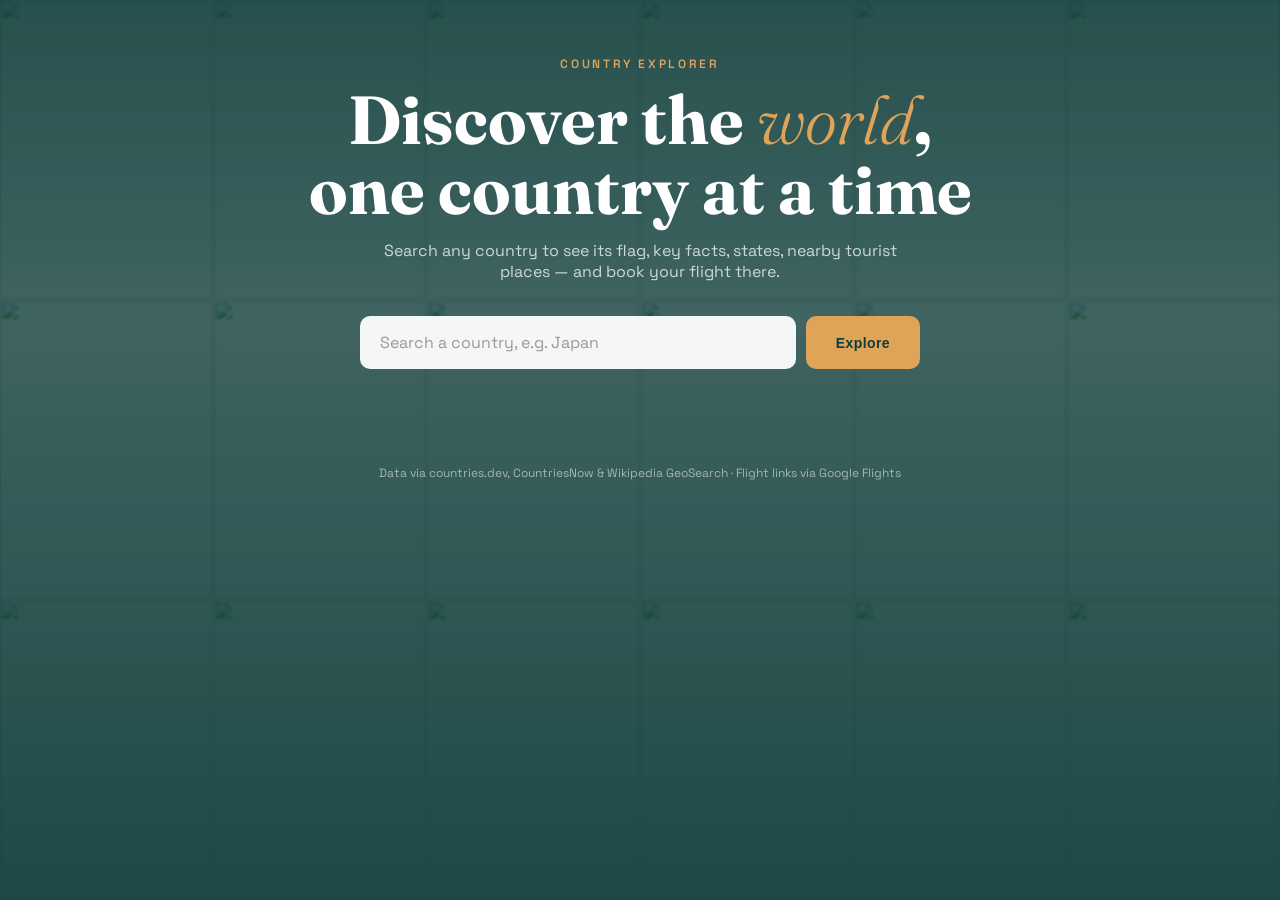
==== index.html @ 4127716e "Rename index.html.html to index.html" ====
<!DOCTYPE html>
<html lang="en">
<head>
<meta charset="UTF-8">
<meta name="viewport" content="width=device-width, initial-scale=1.0">
<title>Country Explorer</title>
<style>
  @import url('https://fonts.googleapis.com/css2?family=Fraunces:opsz,wght@9..144,300;9..144,600;9..144,700&family=Space+Grotesk:wght@400;500;700&display=swap');

  :root {
    --teal: #0f3d3a;
    --teal-light: #1f5a53;
    --brass: #e0a458;
    --ink: #17211f;
    --white: #ffffff;
    --error: #e5695f;
  }

  * { box-sizing: border-box; margin: 0; padding: 0; }

  body {
    font-family: 'Space Grotesk', sans-serif;
    color: var(--ink);
    min-height: 100vh;
    position: relative;
  }

  /* ---------- Photo collage background ---------- */
  #bgCollage {
    position: fixed;
    inset: 0;
    z-index: -2;
    display: grid;
    grid-template-columns: repeat(6, 1fr);
    grid-template-rows: repeat(3, 1fr);
    gap: 2px;
  }
  #bgCollage img {
    width: 100%;
    height: 100%;
    object-fit: cover;
    filter: saturate(1.05);
  }
  #bgOverlay {
    position: fixed;
    inset: 0;
    z-index: -1;
    background: linear-gradient(180deg, rgba(15,61,58,0.90) 0%, rgba(15,61,58,0.80) 35%, rgba(15,61,58,0.94) 100%);
    backdrop-filter: blur(1px);
  }

  .wrap { max-width: 1240px; margin: 0 auto; padding: 56px 32px 110px; }

  header { text-align: center; margin-bottom: 40px; }

  .eyebrow {
    font-size: 12px;
    letter-spacing: 0.22em;
    text-transform: uppercase;
    color: var(--brass);
    font-weight: 600;
  }

  h1 {
    font-family: 'Fraunces', serif;
    font-weight: 700;
    font-size: clamp(42px, 6vw, 68px);
    color: var(--white);
    margin-top: 12px;
    line-height: 1.03;
  }
  h1 em { font-style: italic; font-weight: 300; color: var(--brass); }

  .tagline {
    margin-top: 16px;
    color: rgba(255,255,255,0.75);
    font-size: 16px;
    max-width: 560px;
    margin-left: auto;
    margin-right: auto;
  }

  form {
    margin-top: 34px;
    display: flex;
    gap: 10px;
    max-width: 560px;
    margin-left: auto;
    margin-right: auto;
  }

  #countryInput {
    flex: 1;
    background: rgba(255,255,255,0.95);
    border: none;
    outline: none;
    border-radius: 10px;
    font-family: 'Space Grotesk', sans-serif;
    font-size: 16px;
    padding: 16px 20px;
    color: var(--ink);
  }
  #countryInput::placeholder { color: #9a9a92; }

  button[type="submit"] {
    background: var(--brass);
    color: var(--teal);
    border: none;
    border-radius: 10px;
    font-weight: 700;
    font-size: 14px;
    letter-spacing: 0.03em;
    padding: 16px 30px;
    cursor: pointer;
    transition: transform 0.15s ease, background 0.2s ease;
  }
  button[type="submit"]:hover { background: #ecb674; transform: translateY(-1px); }
  button[type="submit"]:focus-visible,
  #countryInput:focus-visible { outline: 2px solid var(--brass); outline-offset: 2px; }

  .field-msg {
    text-align: center;
    min-height: 22px;
    margin-top: 10px;
    font-size: 13px;
    color: #ffb4ac;
  }

  #status {
    text-align: center;
    margin-top: 30px;
    color: rgba(255,255,255,0.75);
    font-size: 14px;
    display: none;
  }
  #status.active { display: block; }

  #result { margin-top: 44px; display: none; }
  #result.active { display: block; animation: rise 0.5s ease both; }
  @keyframes rise { from { opacity: 0; transform: translateY(14px); } to { opacity: 1; transform: translateY(0); } }

  /* ---------- Top grid: flag/stats + states side by side on wide screens ---------- */
  .top-grid {
    display: grid;
    grid-template-columns: 1.3fr 1fr;
    gap: 24px;
    align-items: start;
  }
  @media (max-width: 920px) {
    .top-grid { grid-template-columns: 1fr; }
  }

  .country-card {
    background: var(--white);
    border-radius: 18px;
    overflow: hidden;
    box-shadow: 0 20px 50px rgba(0,0,0,0.35);
  }
  .flag-banner {
    width: 100%;
    height: 220px;
    object-fit: cover;
    display: block;
    background: #e9e4d6;
  }
  .card-body { padding: 30px 34px 34px; }
  .country-name {
    font-family: 'Fraunces', serif;
    font-weight: 700;
    font-size: 36px;
    color: var(--teal);
  }
  .stat-grid {
    margin-top: 24px;
    display: grid;
    grid-template-columns: repeat(auto-fit, minmax(140px, 1fr));
    gap: 20px 24px;
    border-top: 1px solid #ece7db;
    padding-top: 22px;
  }
  .stat-label {
    font-size: 11px;
    letter-spacing: 0.08em;
    text-transform: uppercase;
    color: var(--brass);
    font-weight: 700;
  }
  .stat-value {
    font-family: 'Fraunces', serif;
    font-size: 18px;
    margin-top: 4px;
    color: var(--ink);
  }

  /* ---------- States explorer panel ---------- */
  .states-card {
    background: var(--white);
    border-radius: 18px;
    padding: 28px 30px;
    box-shadow: 0 20px 50px rgba(0,0,0,0.35);
    min-height: 100%;
  }
  .states-card h3 {
    font-family: 'Fraunces', serif;
    font-size: 21px;
    color: var(--teal);
    margin-bottom: 4px;
  }
  .states-card .sub {
    font-size: 12.5px;
    color: #8a8578;
    margin-bottom: 16px;
  }
  .states-chip-row {
    display: flex;
    flex-wrap: wrap;
    gap: 8px;
    max-height: 230px;
    overflow-y: auto;
    padding-right: 4px;
  }
  .state-chip {
    background: #f4efe3;
    border: 1px solid #e6dfcc;
    color: var(--ink);
    font-size: 13px;
    font-weight: 500;
    padding: 7px 14px;
    border-radius: 20px;
    cursor: pointer;
    transition: background 0.15s ease, color 0.15s ease;
  }
  .state-chip:hover { background: var(--brass); color: var(--white); border-color: var(--brass); }
  .state-chip.active { background: var(--teal); color: var(--white); border-color: var(--teal); }

  .cities-box {
    margin-top: 18px;
    padding-top: 16px;
    border-top: 1px solid #ece7db;
  }
  .cities-box .label {
    font-size: 11px;
    letter-spacing: 0.08em;
    text-transform: uppercase;
    color: var(--brass);
    font-weight: 700;
    margin-bottom: 8px;
  }
  .cities-chip-row {
    display: flex;
    flex-wrap: wrap;
    gap: 7px;
    max-height: 160px;
    overflow-y: auto;
    padding-right: 4px;
  }
  .city-chip {
    background: #eef3f1;
    border: 1px solid #dde6e2;
    color: var(--teal);
    font-size: 12.5px;
    font-weight: 500;
    padding: 6px 12px;
    border-radius: 20px;
    cursor: pointer;
    transition: background 0.15s ease, color 0.15s ease;
  }
  .city-chip:hover { background: var(--teal); color: var(--white); border-color: var(--teal); }
  .city-chip.active { background: var(--brass); color: var(--white); border-color: var(--brass); }

  .city-places-section {
    margin-top: 44px;
    display: none;
  }
  .city-places-section.active { display: block; }
  .city-places-grid {
    display: grid;
    grid-template-columns: repeat(auto-fill, minmax(220px, 1fr));
    gap: 18px;
  }

  /* ---------- Tourist places ---------- */
  .places-section { margin-top: 44px; }
  .section-title {
    font-family: 'Fraunces', serif;
    font-size: 26px;
    font-weight: 700;
    color: var(--white);
    margin-bottom: 20px;
  }
  .places-grid {
    display: grid;
    grid-template-columns: repeat(auto-fill, minmax(240px, 1fr));
    gap: 20px;
  }
  .place-card {
    background: var(--white);
    border-radius: 14px;
    overflow: hidden;
    text-decoration: none;
    color: var(--ink);
    display: flex;
    flex-direction: column;
    box-shadow: 0 10px 28px rgba(0,0,0,0.25);
    transition: transform 0.2s ease;
  }
  .place-card:hover { transform: translateY(-4px); }
  .place-thumb {
    width: 100%;
    height: 160px;
    object-fit: cover;
    background: #e9e4d6;
    display: block;
  }
  .place-thumb-fallback {
    width: 100%;
    height: 160px;
    background: #e9e4d6;
    display: flex;
    align-items: center;
    justify-content: center;
    font-family: 'Fraunces', serif;
    font-style: italic;
    color: #a19d8e;
    font-size: 13px;
  }
  .place-body { padding: 16px 18px; }
  .place-title {
    font-family: 'Fraunces', serif;
    font-weight: 700;
    font-size: 16px;
    line-height: 1.25;
  }
  .place-dist {
    font-size: 11px;
    color: var(--brass);
    text-transform: uppercase;
    letter-spacing: 0.05em;
    margin-top: 6px;
    font-weight: 600;
  }

  .empty-note { color: rgba(255,255,255,0.8); font-style: italic; font-size: 14px; }

  /* ---------- Flight booking banner ---------- */
  .flight-banner {
    margin-top: 48px;
    background: linear-gradient(135deg, var(--brass), #c98a3f);
    border-radius: 16px;
    padding: 30px 34px;
    display: flex;
    align-items: center;
    justify-content: space-between;
    gap: 20px;
    flex-wrap: wrap;
  }
  .flight-text h3 {
    font-family: 'Fraunces', serif;
    font-size: 22px;
    color: var(--teal);
  }
  .flight-text p {
    font-size: 14px;
    color: #3a2c15;
    margin-top: 4px;
  }
  .flight-link {
    background: var(--teal);
    color: var(--white);
    text-decoration: none;
    padding: 14px 26px;
    border-radius: 10px;
    font-weight: 700;
    font-size: 14px;
    white-space: nowrap;
    transition: background 0.2s ease;
  }
  .flight-link:hover { background: var(--teal-light); }

  footer {
    margin-top: 64px;
    text-align: center;
    font-size: 12px;
    color: rgba(255,255,255,0.55);
  }

  @media (max-width: 560px) {
    form { flex-direction: column; }
    .flight-banner { flex-direction: column; align-items: stretch; text-align: center; }
    #bgCollage { grid-template-columns: repeat(3, 1fr); grid-template-rows: repeat(4, 1fr); }
  }
</style>
</head>
<body>

<div id="bgCollage"></div>
<div id="bgOverlay"></div>

<div class="wrap">
  <header>
    <div class="eyebrow">Country Explorer</div>
    <h1>Discover the <em>world</em>,<br>one country at a time</h1>
    <p class="tagline">Search any country to see its flag, key facts, states, nearby tourist places — and book your flight there.</p>

    <form id="searchForm" novalidate>
      <input type="text" id="countryInput" placeholder="Search a country, e.g. Japan" autocomplete="off">
      <button type="submit">Explore</button>
    </form>
    <div class="field-msg" id="fieldMsg" role="alert"></div>
  </header>

  <div id="status"></div>

  <div id="result">
    <div class="top-grid">
      <div class="country-card">
        <img id="flagBanner" class="flag-banner" src="" alt="">
        <div class="card-body" id="countryBody"></div>
      </div>

      <div class="states-card">
        <h3>Explore States / Provinces</h3>
        <div class="sub" id="statesSub">Click a state to see its cities</div>
        <div class="states-chip-row" id="statesChipRow"></div>
        <div class="cities-box" id="citiesBox" style="display:none;">
          <div class="label" id="citiesLabel">Cities — click one to see its tourist places</div>
          <div class="cities-chip-row" id="citiesChipRow"></div>
        </div>
      </div>
    </div>

    <div class="places-section">
      <div class="section-title">Tourist Places Worth Visiting</div>
      <div class="places-grid" id="placesGrid"></div>
    </div>

    <div class="city-places-section" id="cityPlacesSection">
      <div class="section-title" id="cityPlacesTitle">Tourist Places</div>
      <div class="city-places-grid" id="cityPlacesGrid"></div>
    </div>

    <div class="flight-banner" id="flightBanner">
      <div class="flight-text">
        <h3>Ready to go?</h3>
        <p id="flightSubtext">Find flights to this destination.</p>
      </div>
      <a href="#" id="flightLink" class="flight-link" target="_blank" rel="noopener noreferrer">✈ Book Flights</a>
    </div>
  </div>

  <footer>Data via countries.dev, CountriesNow &amp; Wikipedia GeoSearch · Flight links via Google Flights</footer>
</div>

<script>
const form = document.getElementById('searchForm');
const input = document.getElementById('countryInput');
const fieldMsg = document.getElementById('fieldMsg');
const statusBox = document.getElementById('status');
const resultBox = document.getElementById('result');
const flagBanner = document.getElementById('flagBanner');
const countryBody = document.getElementById('countryBody');
const placesGrid = document.getElementById('placesGrid');
const bgCollage = document.getElementById('bgCollage');
const flightLink = document.getElementById('flightLink');
const flightSubtext = document.getElementById('flightSubtext');
const statesChipRow = document.getElementById('statesChipRow');
const statesSub = document.getElementById('statesSub');
const citiesBox = document.getElementById('citiesBox');
const citiesChipRow = document.getElementById('citiesChipRow');
const cityPlacesSection = document.getElementById('cityPlacesSection');
const cityPlacesTitle = document.getElementById('cityPlacesTitle');
const cityPlacesGrid = document.getElementById('cityPlacesGrid');

// Common alternate names people type, mapped to the country API's official name.
// All comparisons are lowercase, so letter case never matters.
const NAME_ALIASES = {
  'south korea': 'Korea (Republic of)',
  'north korea': "Korea (Democratic People's Republic of)",
  'usa': 'United States of America',
  'us': 'United States of America',
  'america': 'United States of America',
  'uk': 'United Kingdom of Great Britain and Northern Ireland',
  'britain': 'United Kingdom of Great Britain and Northern Ireland',
  'england': 'United Kingdom of Great Britain and Northern Ireland',
  'russia': 'Russian Federation',
  'iran': 'Iran (Islamic Republic of)',
  'laos': "Lao People's Democratic Republic",
  'syria': 'Syrian Arab Republic',
  'venezuela': 'Venezuela (Bolivarian Republic of)',
  'bolivia': 'Bolivia (Plurinational State of)',
  'tanzania': 'Tanzania, United Republic of',
  'moldova': 'Moldova (Republic of)',
  'vatican': 'Vatican City',
  'ivory coast': 'Ivory Coast',
  'czechia': 'Czech Republic',
  'macedonia': 'North Macedonia'
};

const DEFAULT_BG = [
  'https://picsum.photos/seed/travel1/500/500','https://picsum.photos/seed/travel2/500/500',
  'https://picsum.photos/seed/travel3/500/500','https://picsum.photos/seed/travel4/500/500',
  'https://picsum.photos/seed/travel5/500/500','https://picsum.photos/seed/travel6/500/500',
  'https://picsum.photos/seed/travel7/500/500','https://picsum.photos/seed/travel8/500/500',
  'https://picsum.photos/seed/travel9/500/500','https://picsum.photos/seed/travel10/500/500',
  'https://picsum.photos/seed/travel11/500/500','https://picsum.photos/seed/travel12/500/500',
  'https://picsum.photos/seed/travel13/500/500','https://picsum.photos/seed/travel14/500/500',
  'https://picsum.photos/seed/travel15/500/500','https://picsum.photos/seed/travel16/500/500',
  'https://picsum.photos/seed/travel17/500/500','https://picsum.photos/seed/travel18/500/500',
];

function setCollage(urls) {
  bgCollage.innerHTML = '';
  urls.forEach(url => {
    const img = document.createElement('img');
    img.src = url;
    img.alt = '';
    bgCollage.appendChild(img);
  });
}
setCollage(DEFAULT_BG);

function formatNumber(n) {
  return new Intl.NumberFormat('en-US').format(n);
}

function setStatus(msg) {
  if (!msg) { statusBox.classList.remove('active'); statusBox.textContent = ''; return; }
  statusBox.classList.add('active');
  statusBox.textContent = msg;
}

function pickBestMatch(data, typedName) {
  const lowerTyped = typedName.toLowerCase();
  let match = data.find(item => item.name.toLowerCase() === lowerTyped);
  if (match) return match;

  const startsWith = data.filter(item => item.name.toLowerCase().startsWith(lowerTyped));
  if (startsWith.length > 0) {
    startsWith.sort((a, b) => a.name.length - b.name.length);
    return startsWith[0];
  }
  return data[0];
}

form.addEventListener('submit', async (e) => {
  e.preventDefault();
  fieldMsg.textContent = '';

  const rawQuery = input.value.trim();

  if (rawQuery.length === 0) {
    fieldMsg.textContent = 'Enter a country name to continue.';
    input.focus();
    return;
  }
  if (rawQuery.length < 3) {
    fieldMsg.textContent = 'Country name should be at least 3 characters.';
    input.focus();
    return;
  }
  if (!/^[a-zA-Z\s.'-]+$/.test(rawQuery)) {
    fieldMsg.textContent = 'Please use letters only — no numbers or symbols.';
    input.focus();
    return;
  }

  const query = NAME_ALIASES[rawQuery.toLowerCase()] || rawQuery;

  resultBox.classList.remove('active');
  citiesBox.style.display = 'none';
  setStatus('Looking up ' + rawQuery + ' …');

  try {
    const countryRes = await fetch('https://countries.dev/name/' + encodeURIComponent(query));
    if (!countryRes.ok) throw new Error('not-found');
    const data = await countryRes.json();
    if (!Array.isArray(data) || data.length === 0) throw new Error('not-found');

    const c = pickBestMatch(data, query);

    renderCountry(c);
    setStatus('');
    resultBox.classList.add('active');

    const flightTarget = c.capital || c.name;
    flightLink.href = 'https://www.google.com/travel/flights?q=' + encodeURIComponent('Flights to ' + flightTarget);
    flightSubtext.textContent = 'Search live flight options to ' + flightTarget + '.';

    loadStates(c.name);

    // Use the CAPITAL CITY's own coordinates for finding tourist places —
    // not the country's overall center. For large countries (India, Russia,
    // USA, Brazil...) the geographic center can be far from the capital,
    // which previously caused "no places found" for exactly these cases.
    placesGrid.innerHTML = '<p class="empty-note">Finding landmarks near the capital…</p>';
    const capitalCoords = await getCapitalCoords(c.capital, c.latlng);
    if (capitalCoords) {
      loadPlaces(capitalCoords[0], capitalCoords[1], c.name);
    } else {
      placesGrid.innerHTML = '<p class="empty-note">No coordinates available to search nearby landmarks.</p>';
    }

  } catch (err) {
    setStatus('');
    resultBox.classList.remove('active');
    fieldMsg.textContent = 'Couldn\'t find a country called "' + rawQuery + '". Check the spelling and try again.';
  }
});

function renderCountry(c) {
  const currencies = c.currencies ? c.currencies.map(cur => cur.name + ' (' + cur.symbol + ')').join(', ') : '—';
  const languages = c.languages ? c.languages.map(l => l.name).join(', ') : '—';
  const capital = c.capital || '—';
  const flagUrl = c.flags && c.flags.svg ? c.flags.svg : '';

  flagBanner.src = flagUrl;
  flagBanner.alt = 'Flag of ' + c.name;

  countryBody.innerHTML = `
    <div class="country-name">${c.name}</div>
    <div class="stat-grid">
      <div><div class="stat-label">Capital</div><div class="stat-value">${capital}</div></div>
      <div><div class="stat-label">Region</div><div class="stat-value">${c.region || '—'}${c.subregion ? ' · ' + c.subregion : ''}</div></div>
      <div><div class="stat-label">Population</div><div class="stat-value">${c.population ? formatNumber(c.population) : '—'}</div></div>
      <div><div class="stat-label">Currency</div><div class="stat-value">${currencies}</div></div>
      <div><div class="stat-label">Languages</div><div class="stat-value">${languages}</div></div>
    </div>
  `;
}

// The country-data API (countries.dev) returns long OFFICIAL names
// ("United States of America", "Korea (Republic of)"), but the free
// states API (CountriesNow) stores many countries under their SHORT,
// everyday name ("United States", "South Korea"). A mismatch here makes
// the states lookup come back empty even though the data genuinely exists.
// This map translates the official name to the short name CountriesNow expects.
const STATE_API_NAME_OVERRIDES = {
  'United States of America': 'United States',
  'United Kingdom of Great Britain and Northern Ireland': 'United Kingdom',
  'Korea (Republic of)': 'South Korea',
  "Korea (Democratic People's Republic of)": 'North Korea',
  'Russian Federation': 'Russia',
  'Iran (Islamic Republic of)': 'Iran',
  "Lao People's Democratic Republic": 'Laos',
  'Syrian Arab Republic': 'Syria',
  'Venezuela (Bolivarian Republic of)': 'Venezuela',
  'Bolivia (Plurinational State of)': 'Bolivia',
  'Tanzania, United Republic of': 'Tanzania',
  'Moldova (Republic of)': 'Moldova',
  'Czech Republic': 'Czechia',
  'Vietnam': 'Viet Nam',
};

// Tries one country name against the states API. Returns the states array
// on success, or null if that name didn't match anything.
async function tryFetchStates(name) {
  try {
    const res = await fetch('https://countriesnow.space/api/v0.1/countries/states', {
      method: 'POST',
      headers: { 'Content-Type': 'application/json' },
      body: JSON.stringify({ country: name })
    });
    const data = await res.json();
    if (!data.error && data.data && data.data.states && data.data.states.length > 0) {
      return data.data.states;
    }
  } catch (err) {
    // ignore and let the caller try the next candidate name
  }
  return null;
}

// --- States / Provinces explorer (CountriesNow API — free, no key) ---
async function loadStates(countryName) {
  statesChipRow.innerHTML = '<p class="empty-note" style="color:#8a8578;">Loading states…</p>';
  citiesBox.style.display = 'none';
  statesSub.textContent = 'Click a state to see its cities';

  // Build a list of name variants to try, in order: the official name first,
  // then any known short-name override, then a version with any "(...)"
  // part removed (handles cases we haven't explicitly mapped).
  const candidates = [countryName];
  if (STATE_API_NAME_OVERRIDES[countryName]) {
    candidates.push(STATE_API_NAME_OVERRIDES[countryName]);
  }
  const stripped = countryName.replace(/\s*\(.*?\)/, '').trim();
  if (stripped && stripped !== countryName && !candidates.includes(stripped)) {
    candidates.push(stripped);
  }

  let states = null;
  let resolvedName = countryName;
  for (const candidate of candidates) {
    states = await tryFetchStates(candidate);
    if (states) { resolvedName = candidate; break; }
  }

  if (!states) {
    statesChipRow.innerHTML = '<p class="empty-note" style="color:#8a8578;">No state-level data available for this country.</p>';
    return;
  }

  statesChipRow.innerHTML = '';
  states.forEach(state => {
    const chip = document.createElement('button');
    chip.type = 'button';
    chip.className = 'state-chip';
    chip.textContent = state.name;
    chip.addEventListener('click', () => {
      document.querySelectorAll('.state-chip').forEach(c => c.classList.remove('active'));
      chip.classList.add('active');
      // Use resolvedName here — the name variant that actually matched —
      // so the cities lookup below uses the same name the states lookup did.
      loadCities(resolvedName, state.name);
    });
    statesChipRow.appendChild(chip);
  });
}

async function loadCities(countryName, stateName) {
  citiesBox.style.display = 'block';
  citiesChipRow.innerHTML = '<p class="empty-note" style="color:#8a8578;">Loading cities…</p>';
  cityPlacesSection.classList.remove('active');

  try {
    const res = await fetch('https://countriesnow.space/api/v0.1/countries/state/cities', {
      method: 'POST',
      headers: { 'Content-Type': 'application/json' },
      body: JSON.stringify({ country: countryName, state: stateName })
    });
    const data = await res.json();

    if (data.error || !data.data || data.data.length === 0) {
      citiesChipRow.innerHTML = '<p class="empty-note" style="color:#8a8578;">No city data available for this state.</p>';
      return;
    }

    citiesChipRow.innerHTML = '';
    data.data.forEach(cityName => {
      const chip = document.createElement('button');
      chip.type = 'button';
      chip.className = 'city-chip';
      chip.textContent = cityName;
      chip.addEventListener('click', () => {
        document.querySelectorAll('.city-chip').forEach(c => c.classList.remove('active'));
        chip.classList.add('active');
        loadCityPlaces(cityName, countryName);
      });
      citiesChipRow.appendChild(chip);
    });

  } catch (err) {
    citiesChipRow.innerHTML = '<p class="empty-note" style="color:#8a8578;">Could not load cities right now.</p>';
  }
}

// When a city is clicked: find that city's real-world coordinates, then
// search for tourist places near it — same approach used for the capital.
async function loadCityPlaces(cityName, countryName) {
  cityPlacesSection.classList.add('active');
  cityPlacesTitle.textContent = 'Tourist Places in ' + cityName;
  cityPlacesGrid.innerHTML = '<p class="empty-note" style="color:#8a8578;">Finding landmarks near ' + cityName + '…</p>';
  cityPlacesSection.scrollIntoView({ behavior: 'smooth', block: 'start' });

  const coords = await getCoordsForPlace(cityName, countryName);

  if (!coords) {
    cityPlacesGrid.innerHTML = '<p class="empty-note" style="color:#8a8578;">Couldn\'t find location data for ' + cityName + '.</p>';
    return;
  }

  await loadPlacesInto(coords[0], coords[1], cityName, cityPlacesGrid, false);
}

// More robust coordinate lookup for city names, which often don't match a
// Wikipedia page title exactly (e.g. small towns, or names shared by
// several places). Step 1: SEARCH Wikipedia for the best-matching article
// using the city + country name together. Step 2: fetch that article's
// coordinates. This two-step approach resolves far more cities correctly
// than guessing an exact page title directly.
async function getCoordsForPlace(placeName, countryContext) {
  try {
    const searchQuery = countryContext ? placeName + ' ' + countryContext : placeName;
    const searchUrl = 'https://en.wikipedia.org/w/api.php?action=query&list=search&srsearch=' + encodeURIComponent(searchQuery) + '&srlimit=1&format=json&origin=*';
    const searchRes = await fetch(searchUrl);
    const searchData = await searchRes.json();
    const bestTitle = (searchData.query && searchData.query.search && searchData.query.search[0])
      ? searchData.query.search[0].title
      : placeName;

    const coordUrl = 'https://en.wikipedia.org/w/api.php?action=query&prop=coordinates&titles=' + encodeURIComponent(bestTitle) + '&format=json&origin=*';
    const coordRes = await fetch(coordUrl);
    const coordData = await coordRes.json();
    const page = Object.values(coordData.query.pages)[0];
    if (page && page.coordinates && page.coordinates.length > 0) {
      return [page.coordinates[0].lat, page.coordinates[0].lon];
    }
  } catch (err) {
    // falls through to null below
  }
  return null;
}

// Looks up the real coordinates of the capital CITY itself (via Wikipedia),
// instead of using the country's overall center point. Falls back to the
// country's coordinates only if the capital's page/coordinates can't be found.
async function getCapitalCoords(capitalName, countryLatlng) {
  if (capitalName) {
    try {
      const url = 'https://en.wikipedia.org/w/api.php?action=query&prop=coordinates&titles=' + encodeURIComponent(capitalName) + '&format=json&origin=*';
      const res = await fetch(url);
      const data = await res.json();
      const page = Object.values(data.query.pages)[0];
      if (page && page.coordinates && page.coordinates.length > 0) {
        return [page.coordinates[0].lat, page.coordinates[0].lon];
      }
    } catch (err) {
      // fall through to the country-level fallback below
    }
  }
  return (countryLatlng && countryLatlng.length === 2) ? countryLatlng : null;
}

// Shared place-finder — used for BOTH the capital (main results) and any
// city clicked under a state. `gridEl` is which grid to fill in, `label` is
// shown in each card's caption, and `updateBg` controls whether this call
// is allowed to refresh the page's background photo collage.
async function loadPlacesInto(lat, lon, label, gridEl, updateBg) {
  try {
    // gsradius is capped at 10000m (10km) by Wikipedia's API — that's the
    // maximum allowed, so we raise gslimit instead to surface more results
    // within that radius.
    const geoUrl = 'https://en.wikipedia.org/w/api.php?action=query&list=geosearch&gscoord=' + lat + '%7C' + lon + '&gsradius=10000&gslimit=30&format=json&origin=*';
    const geoRes = await fetch(geoUrl);
    const geoData = await geoRes.json();
    const places = geoData.query.geosearch;

    if (!places || places.length === 0) {
      gridEl.innerHTML = '<p class="empty-note">No notable landmarks found nearby ' + label + '.</p>';
      return;
    }

    const titles = places.map(p => p.title).join('|');
    const detailUrl = 'https://en.wikipedia.org/w/api.php?action=query&prop=pageimages%7Cextracts&exintro=1&explaintext=1&exsentences=1&piprop=thumbnail&pithumbsize=400&titles=' + encodeURIComponent(titles) + '&format=json&origin=*';
    const detailRes = await fetch(detailUrl);
    const detailData = await detailRes.json();
    const pages = detailData.query.pages;

    gridEl.innerHTML = '';
    const collageImages = [];

    places.forEach(p => {
      const page = Object.values(pages).find(pg => pg.title === p.title);
      const thumb = page && page.thumbnail ? page.thumbnail.source : null;
      if (thumb) collageImages.push(thumb);

      const dist = p.dist < 1000 ? Math.round(p.dist) + ' m away' : (p.dist / 1000).toFixed(1) + ' km away';

      const card = document.createElement('a');
      card.className = 'place-card';
      card.href = 'https://en.wikipedia.org/wiki/' + encodeURIComponent(p.title.replace(/ /g, '_'));
      card.target = '_blank';
      card.rel = 'noopener noreferrer';

      card.innerHTML = `
        ${thumb ? `<img class="place-thumb" src="${thumb}" alt="${p.title}">` : `<div class="place-thumb-fallback">No image</div>`}
        <div class="place-body">
          <div class="place-title">${p.title}</div>
          <div class="place-dist">${dist} · near ${label}</div>
        </div>
      `;
      gridEl.appendChild(card);
    });

    if (updateBg && collageImages.length > 0) {
      const filled = [];
      while (filled.length < 18) {
        filled.push(collageImages[filled.length % collageImages.length]);
      }
      setCollage(filled);
    }

  } catch (err) {
    gridEl.innerHTML = '<p class="empty-note">Couldn\'t load landmarks right now.</p>';
  }
}

// Wrapper kept for the main capital-level search (updates the background collage).
async function loadPlaces(lat, lon, countryName) {
  await loadPlacesInto(lat, lon, countryName + "'s capital", placesGrid, true);
}
</script>

</body>
</html>
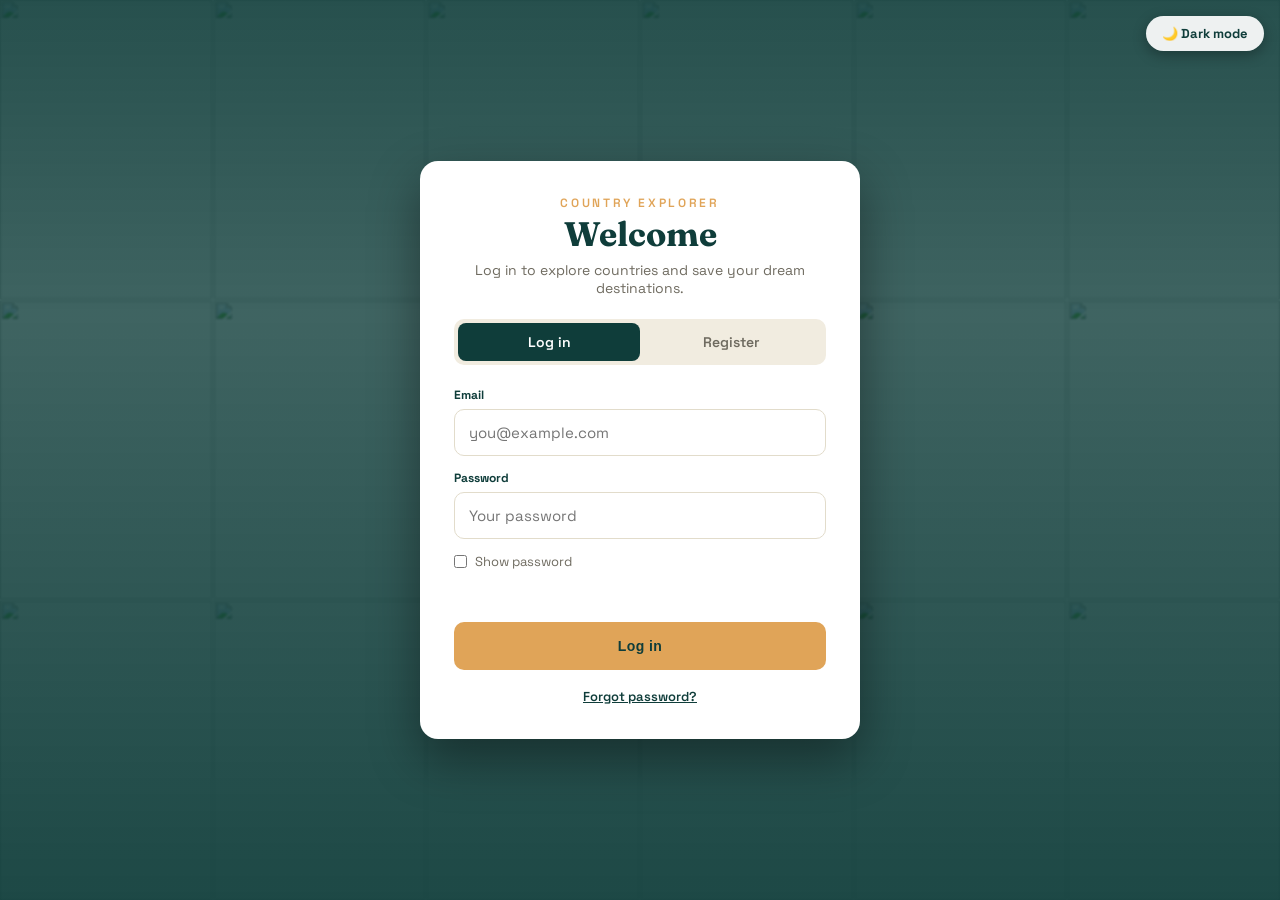
==== commit e058b972: "Added login, wishlist and admin" ====
--- a/index.html
+++ b/index.html
@@ -3,893 +3,97 @@
 <head>
 <meta charset="UTF-8">
 <meta name="viewport" content="width=device-width, initial-scale=1.0">
-<title>Country Explorer</title>
-<style>
-  @import url('https://fonts.googleapis.com/css2?family=Fraunces:opsz,wght@9..144,300;9..144,600;9..144,700&family=Space+Grotesk:wght@400;500;700&display=swap');
-
-  :root {
-    --teal: #0f3d3a;
-    --teal-light: #1f5a53;
-    --brass: #e0a458;
-    --ink: #17211f;
-    --white: #ffffff;
-    --error: #e5695f;
-  }
-
-  * { box-sizing: border-box; margin: 0; padding: 0; }
-
-  body {
-    font-family: 'Space Grotesk', sans-serif;
-    color: var(--ink);
-    min-height: 100vh;
-    position: relative;
-  }
-
-  /* ---------- Photo collage background ---------- */
-  #bgCollage {
-    position: fixed;
-    inset: 0;
-    z-index: -2;
-    display: grid;
-    grid-template-columns: repeat(6, 1fr);
-    grid-template-rows: repeat(3, 1fr);
-    gap: 2px;
-  }
-  #bgCollage img {
-    width: 100%;
-    height: 100%;
-    object-fit: cover;
-    filter: saturate(1.05);
-  }
-  #bgOverlay {
-    position: fixed;
-    inset: 0;
-    z-index: -1;
-    background: linear-gradient(180deg, rgba(15,61,58,0.90) 0%, rgba(15,61,58,0.80) 35%, rgba(15,61,58,0.94) 100%);
-    backdrop-filter: blur(1px);
-  }
-
-  .wrap { max-width: 1240px; margin: 0 auto; padding: 56px 32px 110px; }
-
-  header { text-align: center; margin-bottom: 40px; }
-
-  .eyebrow {
-    font-size: 12px;
-    letter-spacing: 0.22em;
-    text-transform: uppercase;
-    color: var(--brass);
-    font-weight: 600;
-  }
-
-  h1 {
-    font-family: 'Fraunces', serif;
-    font-weight: 700;
-    font-size: clamp(42px, 6vw, 68px);
-    color: var(--white);
-    margin-top: 12px;
-    line-height: 1.03;
-  }
-  h1 em { font-style: italic; font-weight: 300; color: var(--brass); }
-
-  .tagline {
-    margin-top: 16px;
-    color: rgba(255,255,255,0.75);
-    font-size: 16px;
-    max-width: 560px;
-    margin-left: auto;
-    margin-right: auto;
-  }
-
-  form {
-    margin-top: 34px;
-    display: flex;
-    gap: 10px;
-    max-width: 560px;
-    margin-left: auto;
-    margin-right: auto;
-  }
-
-  #countryInput {
-    flex: 1;
-    background: rgba(255,255,255,0.95);
-    border: none;
-    outline: none;
-    border-radius: 10px;
-    font-family: 'Space Grotesk', sans-serif;
-    font-size: 16px;
-    padding: 16px 20px;
-    color: var(--ink);
-  }
-  #countryInput::placeholder { color: #9a9a92; }
-
-  button[type="submit"] {
-    background: var(--brass);
-    color: var(--teal);
-    border: none;
-    border-radius: 10px;
-    font-weight: 700;
-    font-size: 14px;
-    letter-spacing: 0.03em;
-    padding: 16px 30px;
-    cursor: pointer;
-    transition: transform 0.15s ease, background 0.2s ease;
-  }
-  button[type="submit"]:hover { background: #ecb674; transform: translateY(-1px); }
-  button[type="submit"]:focus-visible,
-  #countryInput:focus-visible { outline: 2px solid var(--brass); outline-offset: 2px; }
-
-  .field-msg {
-    text-align: center;
-    min-height: 22px;
-    margin-top: 10px;
-    font-size: 13px;
-    color: #ffb4ac;
-  }
-
-  #status {
-    text-align: center;
-    margin-top: 30px;
-    color: rgba(255,255,255,0.75);
-    font-size: 14px;
-    display: none;
-  }
-  #status.active { display: block; }
-
-  #result { margin-top: 44px; display: none; }
-  #result.active { display: block; animation: rise 0.5s ease both; }
-  @keyframes rise { from { opacity: 0; transform: translateY(14px); } to { opacity: 1; transform: translateY(0); } }
-
-  /* ---------- Top grid: flag/stats + states side by side on wide screens ---------- */
-  .top-grid {
-    display: grid;
-    grid-template-columns: 1.3fr 1fr;
-    gap: 24px;
-    align-items: start;
-  }
-  @media (max-width: 920px) {
-    .top-grid { grid-template-columns: 1fr; }
-  }
-
-  .country-card {
-    background: var(--white);
-    border-radius: 18px;
-    overflow: hidden;
-    box-shadow: 0 20px 50px rgba(0,0,0,0.35);
-  }
-  .flag-banner {
-    width: 100%;
-    height: 220px;
-    object-fit: cover;
-    display: block;
-    background: #e9e4d6;
-  }
-  .card-body { padding: 30px 34px 34px; }
-  .country-name {
-    font-family: 'Fraunces', serif;
-    font-weight: 700;
-    font-size: 36px;
-    color: var(--teal);
-  }
-  .stat-grid {
-    margin-top: 24px;
-    display: grid;
-    grid-template-columns: repeat(auto-fit, minmax(140px, 1fr));
-    gap: 20px 24px;
-    border-top: 1px solid #ece7db;
-    padding-top: 22px;
-  }
-  .stat-label {
-    font-size: 11px;
-    letter-spacing: 0.08em;
-    text-transform: uppercase;
-    color: var(--brass);
-    font-weight: 700;
-  }
-  .stat-value {
-    font-family: 'Fraunces', serif;
-    font-size: 18px;
-    margin-top: 4px;
-    color: var(--ink);
-  }
-
-  /* ---------- States explorer panel ---------- */
-  .states-card {
-    background: var(--white);
-    border-radius: 18px;
-    padding: 28px 30px;
-    box-shadow: 0 20px 50px rgba(0,0,0,0.35);
-    min-height: 100%;
-  }
-  .states-card h3 {
-    font-family: 'Fraunces', serif;
-    font-size: 21px;
-    color: var(--teal);
-    margin-bottom: 4px;
-  }
-  .states-card .sub {
-    font-size: 12.5px;
-    color: #8a8578;
-    margin-bottom: 16px;
-  }
-  .states-chip-row {
-    display: flex;
-    flex-wrap: wrap;
-    gap: 8px;
-    max-height: 230px;
-    overflow-y: auto;
-    padding-right: 4px;
-  }
-  .state-chip {
-    background: #f4efe3;
-    border: 1px solid #e6dfcc;
-    color: var(--ink);
-    font-size: 13px;
-    font-weight: 500;
-    padding: 7px 14px;
-    border-radius: 20px;
-    cursor: pointer;
-    transition: background 0.15s ease, color 0.15s ease;
-  }
-  .state-chip:hover { background: var(--brass); color: var(--white); border-color: var(--brass); }
-  .state-chip.active { background: var(--teal); color: var(--white); border-color: var(--teal); }
-
-  .cities-box {
-    margin-top: 18px;
-    padding-top: 16px;
-    border-top: 1px solid #ece7db;
-  }
-  .cities-box .label {
-    font-size: 11px;
-    letter-spacing: 0.08em;
-    text-transform: uppercase;
-    color: var(--brass);
-    font-weight: 700;
-    margin-bottom: 8px;
-  }
-  .cities-chip-row {
-    display: flex;
-    flex-wrap: wrap;
-    gap: 7px;
-    max-height: 160px;
-    overflow-y: auto;
-    padding-right: 4px;
-  }
-  .city-chip {
-    background: #eef3f1;
-    border: 1px solid #dde6e2;
-    color: var(--teal);
-    font-size: 12.5px;
-    font-weight: 500;
-    padding: 6px 12px;
-    border-radius: 20px;
-    cursor: pointer;
-    transition: background 0.15s ease, color 0.15s ease;
-  }
-  .city-chip:hover { background: var(--teal); color: var(--white); border-color: var(--teal); }
-  .city-chip.active { background: var(--brass); color: var(--white); border-color: var(--brass); }
-
-  .city-places-section {
-    margin-top: 44px;
-    display: none;
-  }
-  .city-places-section.active { display: block; }
-  .city-places-grid {
-    display: grid;
-    grid-template-columns: repeat(auto-fill, minmax(220px, 1fr));
-    gap: 18px;
-  }
-
-  /* ---------- Tourist places ---------- */
-  .places-section { margin-top: 44px; }
-  .section-title {
-    font-family: 'Fraunces', serif;
-    font-size: 26px;
-    font-weight: 700;
-    color: var(--white);
-    margin-bottom: 20px;
-  }
-  .places-grid {
-    display: grid;
-    grid-template-columns: repeat(auto-fill, minmax(240px, 1fr));
-    gap: 20px;
-  }
-  .place-card {
-    background: var(--white);
-    border-radius: 14px;
-    overflow: hidden;
-    text-decoration: none;
-    color: var(--ink);
-    display: flex;
-    flex-direction: column;
-    box-shadow: 0 10px 28px rgba(0,0,0,0.25);
-    transition: transform 0.2s ease;
-  }
-  .place-card:hover { transform: translateY(-4px); }
-  .place-thumb {
-    width: 100%;
-    height: 160px;
-    object-fit: cover;
-    background: #e9e4d6;
-    display: block;
-  }
-  .place-thumb-fallback {
-    width: 100%;
-    height: 160px;
-    background: #e9e4d6;
-    display: flex;
-    align-items: center;
-    justify-content: center;
-    font-family: 'Fraunces', serif;
-    font-style: italic;
-    color: #a19d8e;
-    font-size: 13px;
-  }
-  .place-body { padding: 16px 18px; }
-  .place-title {
-    font-family: 'Fraunces', serif;
-    font-weight: 700;
-    font-size: 16px;
-    line-height: 1.25;
-  }
-  .place-dist {
-    font-size: 11px;
-    color: var(--brass);
-    text-transform: uppercase;
-    letter-spacing: 0.05em;
-    margin-top: 6px;
-    font-weight: 600;
-  }
-
-  .empty-note { color: rgba(255,255,255,0.8); font-style: italic; font-size: 14px; }
-
-  /* ---------- Flight booking banner ---------- */
-  .flight-banner {
-    margin-top: 48px;
-    background: linear-gradient(135deg, var(--brass), #c98a3f);
-    border-radius: 16px;
-    padding: 30px 34px;
-    display: flex;
-    align-items: center;
-    justify-content: space-between;
-    gap: 20px;
-    flex-wrap: wrap;
-  }
-  .flight-text h3 {
-    font-family: 'Fraunces', serif;
-    font-size: 22px;
-    color: var(--teal);
-  }
-  .flight-text p {
-    font-size: 14px;
-    color: #3a2c15;
-    margin-top: 4px;
-  }
-  .flight-link {
-    background: var(--teal);
-    color: var(--white);
-    text-decoration: none;
-    padding: 14px 26px;
-    border-radius: 10px;
-    font-weight: 700;
-    font-size: 14px;
-    white-space: nowrap;
-    transition: background 0.2s ease;
-  }
-  .flight-link:hover { background: var(--teal-light); }
-
-  footer {
-    margin-top: 64px;
-    text-align: center;
-    font-size: 12px;
-    color: rgba(255,255,255,0.55);
-  }
-
-  @media (max-width: 560px) {
-    form { flex-direction: column; }
-    .flight-banner { flex-direction: column; align-items: stretch; text-align: center; }
-    #bgCollage { grid-template-columns: repeat(3, 1fr); grid-template-rows: repeat(4, 1fr); }
-  }
-</style>
+<title>Log in · Country Explorer</title>
+<link rel="stylesheet" href="css/style.css">
 </head>
 <body>
 
 <div id="bgCollage"></div>
 <div id="bgOverlay"></div>
 
-<div class="wrap">
-  <header>
-    <div class="eyebrow">Country Explorer</div>
-    <h1>Discover the <em>world</em>,<br>one country at a time</h1>
-    <p class="tagline">Search any country to see its flag, key facts, states, nearby tourist places — and book your flight there.</p>
+<main class="auth-shell">
+  <div class="auth-card">
+    <div class="auth-brand">
+      <div class="eyebrow">Country Explorer</div>
+      <h1>Welcome</h1>
+      <p>Log in to explore countries and save your dream destinations.</p>
+    </div>
 
-    <form id="searchForm" novalidate>
-      <input type="text" id="countryInput" placeholder="Search a country, e.g. Japan" autocomplete="off">
-      <button type="submit">Explore</button>
+    <div class="tabs" role="tablist">
+      <button type="button" id="tabLogin" class="active" role="tab">Log in</button>
+      <button type="button" id="tabRegister" role="tab">Register</button>
+    </div>
+
+    <!-- Login form -->
+    <form id="loginForm" class="auth-form" novalidate>
+      <div class="field">
+        <label for="loginEmail">Email</label>
+        <input type="email" id="loginEmail" autocomplete="email" placeholder="you@example.com">
+      </div>
+      <div class="field">
+        <label for="loginPassword">Password</label>
+        <input type="password" id="loginPassword" autocomplete="current-password" placeholder="Your password">
+      </div>
+      <label class="show-pw"><input type="checkbox" id="showLoginPw"> Show password</label>
+      <div class="form-msg" id="loginMsg" role="alert"></div>
+      <button type="submit">Log in</button>
+      <button type="button" class="link-btn" id="forgotLink">Forgot password?</button>
     </form>
-    <div class="field-msg" id="fieldMsg" role="alert"></div>
-  </header>
 
-  <div id="status"></div>
+    <!-- Register form -->
+    <form id="registerForm" class="auth-form hidden" novalidate>
+      <div class="field">
+        <label for="regName">Full name</label>
+        <input type="text" id="regName" autocomplete="name" placeholder="Your name">
+      </div>
+      <div class="field">
+        <label for="regEmail">Email</label>
+        <input type="email" id="regEmail" autocomplete="email" placeholder="you@example.com">
+      </div>
+      <div class="field">
+        <label for="regPassword">Password (min. 6 characters)</label>
+        <input type="password" id="regPassword" autocomplete="new-password" placeholder="Create a password">
+      </div>
+      <div class="field">
+        <label for="regConfirm">Confirm password</label>
+        <input type="password" id="regConfirm" autocomplete="new-password" placeholder="Type it again">
+      </div>
+      <div class="field">
+        <label for="regQuestion">Security question (for password reset)</label>
+        <select id="regQuestion"></select>
+      </div>
+      <div class="field">
+        <label for="regAnswer">Your answer</label>
+        <input type="text" id="regAnswer" autocomplete="off" placeholder="Answer to the question above">
+      </div>
+      <div class="form-msg" id="registerMsg" role="alert"></div>
+      <button type="submit">Create account</button>
+    </form>
 
-  <div id="result">
-    <div class="top-grid">
-      <div class="country-card">
-        <img id="flagBanner" class="flag-banner" src="" alt="">
-        <div class="card-body" id="countryBody"></div>
+    <!-- Forgot password form (2 steps) -->
+    <form id="forgotForm" class="auth-form hidden" novalidate>
+      <div class="field">
+        <label for="fpEmail">Account email</label>
+        <input type="email" id="fpEmail" autocomplete="email" placeholder="you@example.com">
       </div>
-
-      <div class="states-card">
-        <h3>Explore States / Provinces</h3>
-        <div class="sub" id="statesSub">Click a state to see its cities</div>
-        <div class="states-chip-row" id="statesChipRow"></div>
-        <div class="cities-box" id="citiesBox" style="display:none;">
-          <div class="label" id="citiesLabel">Cities — click one to see its tourist places</div>
-          <div class="cities-chip-row" id="citiesChipRow"></div>
+      <div id="fpStep2" class="auth-form hidden">
+        <div class="field">
+          <label id="fpQuestionLabel" for="fpAnswer">Security question</label>
+          <input type="text" id="fpAnswer" autocomplete="off" placeholder="Your answer">
+        </div>
+        <div class="field">
+          <label for="fpNewPw">New password (min. 6 characters)</label>
+          <input type="password" id="fpNewPw" autocomplete="new-password">
         </div>
       </div>
-    </div>
+      <div class="form-msg" id="fpMsg" role="alert"></div>
+      <button type="submit" id="fpBtn">Find my account</button>
+      <button type="button" class="link-btn" id="backToLogin">Back to log in</button>
+    </form>
+  </div>
+</main>
 
-    <div class="places-section">
-      <div class="section-title">Tourist Places Worth Visiting</div>
-      <div class="places-grid" id="placesGrid"></div>
-    </div>
-
-    <div class="city-places-section" id="cityPlacesSection">
-      <div class="section-title" id="cityPlacesTitle">Tourist Places</div>
-      <div class="city-places-grid" id="cityPlacesGrid"></div>
-    </div>
-
-    <div class="flight-banner" id="flightBanner">
-      <div class="flight-text">
-        <h3>Ready to go?</h3>
-        <p id="flightSubtext">Find flights to this destination.</p>
-      </div>
-      <a href="#" id="flightLink" class="flight-link" target="_blank" rel="noopener noreferrer">✈ Book Flights</a>
-    </div>
-  </div>
-
-  <footer>Data via countries.dev, CountriesNow &amp; Wikipedia GeoSearch · Flight links via Google Flights</footer>
-</div>
-
-<script>
-const form = document.getElementById('searchForm');
-const input = document.getElementById('countryInput');
-const fieldMsg = document.getElementById('fieldMsg');
-const statusBox = document.getElementById('status');
-const resultBox = document.getElementById('result');
-const flagBanner = document.getElementById('flagBanner');
-const countryBody = document.getElementById('countryBody');
-const placesGrid = document.getElementById('placesGrid');
-const bgCollage = document.getElementById('bgCollage');
-const flightLink = document.getElementById('flightLink');
-const flightSubtext = document.getElementById('flightSubtext');
-const statesChipRow = document.getElementById('statesChipRow');
-const statesSub = document.getElementById('statesSub');
-const citiesBox = document.getElementById('citiesBox');
-const citiesChipRow = document.getElementById('citiesChipRow');
-const cityPlacesSection = document.getElementById('cityPlacesSection');
-const cityPlacesTitle = document.getElementById('cityPlacesTitle');
-const cityPlacesGrid = document.getElementById('cityPlacesGrid');
-
-// Common alternate names people type, mapped to the country API's official name.
-// All comparisons are lowercase, so letter case never matters.
-const NAME_ALIASES = {
-  'south korea': 'Korea (Republic of)',
-  'north korea': "Korea (Democratic People's Republic of)",
-  'usa': 'United States of America',
-  'us': 'United States of America',
-  'america': 'United States of America',
-  'uk': 'United Kingdom of Great Britain and Northern Ireland',
-  'britain': 'United Kingdom of Great Britain and Northern Ireland',
-  'england': 'United Kingdom of Great Britain and Northern Ireland',
-  'russia': 'Russian Federation',
-  'iran': 'Iran (Islamic Republic of)',
-  'laos': "Lao People's Democratic Republic",
-  'syria': 'Syrian Arab Republic',
-  'venezuela': 'Venezuela (Bolivarian Republic of)',
-  'bolivia': 'Bolivia (Plurinational State of)',
-  'tanzania': 'Tanzania, United Republic of',
-  'moldova': 'Moldova (Republic of)',
-  'vatican': 'Vatican City',
-  'ivory coast': 'Ivory Coast',
-  'czechia': 'Czech Republic',
-  'macedonia': 'North Macedonia'
-};
-
-const DEFAULT_BG = [
-  'https://picsum.photos/seed/travel1/500/500','https://picsum.photos/seed/travel2/500/500',
-  'https://picsum.photos/seed/travel3/500/500','https://picsum.photos/seed/travel4/500/500',
-  'https://picsum.photos/seed/travel5/500/500','https://picsum.photos/seed/travel6/500/500',
-  'https://picsum.photos/seed/travel7/500/500','https://picsum.photos/seed/travel8/500/500',
-  'https://picsum.photos/seed/travel9/500/500','https://picsum.photos/seed/travel10/500/500',
-  'https://picsum.photos/seed/travel11/500/500','https://picsum.photos/seed/travel12/500/500',
-  'https://picsum.photos/seed/travel13/500/500','https://picsum.photos/seed/travel14/500/500',
-  'https://picsum.photos/seed/travel15/500/500','https://picsum.photos/seed/travel16/500/500',
-  'https://picsum.photos/seed/travel17/500/500','https://picsum.photos/seed/travel18/500/500',
-];
-
-function setCollage(urls) {
-  bgCollage.innerHTML = '';
-  urls.forEach(url => {
-    const img = document.createElement('img');
-    img.src = url;
-    img.alt = '';
-    bgCollage.appendChild(img);
-  });
-}
-setCollage(DEFAULT_BG);
-
-function formatNumber(n) {
-  return new Intl.NumberFormat('en-US').format(n);
-}
-
-function setStatus(msg) {
-  if (!msg) { statusBox.classList.remove('active'); statusBox.textContent = ''; return; }
-  statusBox.classList.add('active');
-  statusBox.textContent = msg;
-}
-
-function pickBestMatch(data, typedName) {
-  const lowerTyped = typedName.toLowerCase();
-  let match = data.find(item => item.name.toLowerCase() === lowerTyped);
-  if (match) return match;
-
-  const startsWith = data.filter(item => item.name.toLowerCase().startsWith(lowerTyped));
-  if (startsWith.length > 0) {
-    startsWith.sort((a, b) => a.name.length - b.name.length);
-    return startsWith[0];
-  }
-  return data[0];
-}
-
-form.addEventListener('submit', async (e) => {
-  e.preventDefault();
-  fieldMsg.textContent = '';
-
-  const rawQuery = input.value.trim();
-
-  if (rawQuery.length === 0) {
-    fieldMsg.textContent = 'Enter a country name to continue.';
-    input.focus();
-    return;
-  }
-  if (rawQuery.length < 3) {
-    fieldMsg.textContent = 'Country name should be at least 3 characters.';
-    input.focus();
-    return;
-  }
-  if (!/^[a-zA-Z\s.'-]+$/.test(rawQuery)) {
-    fieldMsg.textContent = 'Please use letters only — no numbers or symbols.';
-    input.focus();
-    return;
-  }
-
-  const query = NAME_ALIASES[rawQuery.toLowerCase()] || rawQuery;
-
-  resultBox.classList.remove('active');
-  citiesBox.style.display = 'none';
-  setStatus('Looking up ' + rawQuery + ' …');
-
-  try {
-    const countryRes = await fetch('https://countries.dev/name/' + encodeURIComponent(query));
-    if (!countryRes.ok) throw new Error('not-found');
-    const data = await countryRes.json();
-    if (!Array.isArray(data) || data.length === 0) throw new Error('not-found');
-
-    const c = pickBestMatch(data, query);
-
-    renderCountry(c);
-    setStatus('');
-    resultBox.classList.add('active');
-
-    const flightTarget = c.capital || c.name;
-    flightLink.href = 'https://www.google.com/travel/flights?q=' + encodeURIComponent('Flights to ' + flightTarget);
-    flightSubtext.textContent = 'Search live flight options to ' + flightTarget + '.';
-
-    loadStates(c.name);
-
-    // Use the CAPITAL CITY's own coordinates for finding tourist places —
-    // not the country's overall center. For large countries (India, Russia,
-    // USA, Brazil...) the geographic center can be far from the capital,
-    // which previously caused "no places found" for exactly these cases.
-    placesGrid.innerHTML = '<p class="empty-note">Finding landmarks near the capital…</p>';
-    const capitalCoords = await getCapitalCoords(c.capital, c.latlng);
-    if (capitalCoords) {
-      loadPlaces(capitalCoords[0], capitalCoords[1], c.name);
-    } else {
-      placesGrid.innerHTML = '<p class="empty-note">No coordinates available to search nearby landmarks.</p>';
-    }
-
-  } catch (err) {
-    setStatus('');
-    resultBox.classList.remove('active');
-    fieldMsg.textContent = 'Couldn\'t find a country called "' + rawQuery + '". Check the spelling and try again.';
-  }
-});
-
-function renderCountry(c) {
-  const currencies = c.currencies ? c.currencies.map(cur => cur.name + ' (' + cur.symbol + ')').join(', ') : '—';
-  const languages = c.languages ? c.languages.map(l => l.name).join(', ') : '—';
-  const capital = c.capital || '—';
-  const flagUrl = c.flags && c.flags.svg ? c.flags.svg : '';
-
-  flagBanner.src = flagUrl;
-  flagBanner.alt = 'Flag of ' + c.name;
-
-  countryBody.innerHTML = `
-    <div class="country-name">${c.name}</div>
-    <div class="stat-grid">
-      <div><div class="stat-label">Capital</div><div class="stat-value">${capital}</div></div>
-      <div><div class="stat-label">Region</div><div class="stat-value">${c.region || '—'}${c.subregion ? ' · ' + c.subregion : ''}</div></div>
-      <div><div class="stat-label">Population</div><div class="stat-value">${c.population ? formatNumber(c.population) : '—'}</div></div>
-      <div><div class="stat-label">Currency</div><div class="stat-value">${currencies}</div></div>
-      <div><div class="stat-label">Languages</div><div class="stat-value">${languages}</div></div>
-    </div>
-  `;
-}
-
-// The country-data API (countries.dev) returns long OFFICIAL names
-// ("United States of America", "Korea (Republic of)"), but the free
-// states API (CountriesNow) stores many countries under their SHORT,
-// everyday name ("United States", "South Korea"). A mismatch here makes
-// the states lookup come back empty even though the data genuinely exists.
-// This map translates the official name to the short name CountriesNow expects.
-const STATE_API_NAME_OVERRIDES = {
-  'United States of America': 'United States',
-  'United Kingdom of Great Britain and Northern Ireland': 'United Kingdom',
-  'Korea (Republic of)': 'South Korea',
-  "Korea (Democratic People's Republic of)": 'North Korea',
-  'Russian Federation': 'Russia',
-  'Iran (Islamic Republic of)': 'Iran',
-  "Lao People's Democratic Republic": 'Laos',
-  'Syrian Arab Republic': 'Syria',
-  'Venezuela (Bolivarian Republic of)': 'Venezuela',
-  'Bolivia (Plurinational State of)': 'Bolivia',
-  'Tanzania, United Republic of': 'Tanzania',
-  'Moldova (Republic of)': 'Moldova',
-  'Czech Republic': 'Czechia',
-  'Vietnam': 'Viet Nam',
-};
-
-// Tries one country name against the states API. Returns the states array
-// on success, or null if that name didn't match anything.
-async function tryFetchStates(name) {
-  try {
-    const res = await fetch('https://countriesnow.space/api/v0.1/countries/states', {
-      method: 'POST',
-      headers: { 'Content-Type': 'application/json' },
-      body: JSON.stringify({ country: name })
-    });
-    const data = await res.json();
-    if (!data.error && data.data && data.data.states && data.data.states.length > 0) {
-      return data.data.states;
-    }
-  } catch (err) {
-    // ignore and let the caller try the next candidate name
-  }
-  return null;
-}
-
-// --- States / Provinces explorer (CountriesNow API — free, no key) ---
-async function loadStates(countryName) {
-  statesChipRow.innerHTML = '<p class="empty-note" style="color:#8a8578;">Loading states…</p>';
-  citiesBox.style.display = 'none';
-  statesSub.textContent = 'Click a state to see its cities';
-
-  // Build a list of name variants to try, in order: the official name first,
-  // then any known short-name override, then a version with any "(...)"
-  // part removed (handles cases we haven't explicitly mapped).
-  const candidates = [countryName];
-  if (STATE_API_NAME_OVERRIDES[countryName]) {
-    candidates.push(STATE_API_NAME_OVERRIDES[countryName]);
-  }
-  const stripped = countryName.replace(/\s*\(.*?\)/, '').trim();
-  if (stripped && stripped !== countryName && !candidates.includes(stripped)) {
-    candidates.push(stripped);
-  }
-
-  let states = null;
-  let resolvedName = countryName;
-  for (const candidate of candidates) {
-    states = await tryFetchStates(candidate);
-    if (states) { resolvedName = candidate; break; }
-  }
-
-  if (!states) {
-    statesChipRow.innerHTML = '<p class="empty-note" style="color:#8a8578;">No state-level data available for this country.</p>';
-    return;
-  }
-
-  statesChipRow.innerHTML = '';
-  states.forEach(state => {
-    const chip = document.createElement('button');
-    chip.type = 'button';
-    chip.className = 'state-chip';
-    chip.textContent = state.name;
-    chip.addEventListener('click', () => {
-      document.querySelectorAll('.state-chip').forEach(c => c.classList.remove('active'));
-      chip.classList.add('active');
-      // Use resolvedName here — the name variant that actually matched —
-      // so the cities lookup below uses the same name the states lookup did.
-      loadCities(resolvedName, state.name);
-    });
-    statesChipRow.appendChild(chip);
-  });
-}
-
-async function loadCities(countryName, stateName) {
-  citiesBox.style.display = 'block';
-  citiesChipRow.innerHTML = '<p class="empty-note" style="color:#8a8578;">Loading cities…</p>';
-  cityPlacesSection.classList.remove('active');
-
-  try {
-    const res = await fetch('https://countriesnow.space/api/v0.1/countries/state/cities', {
-      method: 'POST',
-      headers: { 'Content-Type': 'application/json' },
-      body: JSON.stringify({ country: countryName, state: stateName })
-    });
-    const data = await res.json();
-
-    if (data.error || !data.data || data.data.length === 0) {
-      citiesChipRow.innerHTML = '<p class="empty-note" style="color:#8a8578;">No city data available for this state.</p>';
-      return;
-    }
-
-    citiesChipRow.innerHTML = '';
-    data.data.forEach(cityName => {
-      const chip = document.createElement('button');
-      chip.type = 'button';
-      chip.className = 'city-chip';
-      chip.textContent = cityName;
-      chip.addEventListener('click', () => {
-        document.querySelectorAll('.city-chip').forEach(c => c.classList.remove('active'));
-        chip.classList.add('active');
-        loadCityPlaces(cityName, countryName);
-      });
-      citiesChipRow.appendChild(chip);
-    });
-
-  } catch (err) {
-    citiesChipRow.innerHTML = '<p class="empty-note" style="color:#8a8578;">Could not load cities right now.</p>';
-  }
-}
-
-// When a city is clicked: find that city's real-world coordinates, then
-// search for tourist places near it — same approach used for the capital.
-async function loadCityPlaces(cityName, countryName) {
-  cityPlacesSection.classList.add('active');
-  cityPlacesTitle.textContent = 'Tourist Places in ' + cityName;
-  cityPlacesGrid.innerHTML = '<p class="empty-note" style="color:#8a8578;">Finding landmarks near ' + cityName + '…</p>';
-  cityPlacesSection.scrollIntoView({ behavior: 'smooth', block: 'start' });
-
-  const coords = await getCoordsForPlace(cityName, countryName);
-
-  if (!coords) {
-    cityPlacesGrid.innerHTML = '<p class="empty-note" style="color:#8a8578;">Couldn\'t find location data for ' + cityName + '.</p>';
-    return;
-  }
-
-  await loadPlacesInto(coords[0], coords[1], cityName, cityPlacesGrid, false);
-}
-
-// More robust coordinate lookup for city names, which often don't match a
-// Wikipedia page title exactly (e.g. small towns, or names shared by
-// several places). Step 1: SEARCH Wikipedia for the best-matching article
-// using the city + country name together. Step 2: fetch that article's
-// coordinates. This two-step approach resolves far more cities correctly
-// than guessing an exact page title directly.
-async function getCoordsForPlace(placeName, countryContext) {
-  try {
-    const searchQuery = countryContext ? placeName + ' ' + countryContext : placeName;
-    const searchUrl = 'https://en.wikipedia.org/w/api.php?action=query&list=search&srsearch=' + encodeURIComponent(searchQuery) + '&srlimit=1&format=json&origin=*';
-    const searchRes = await fetch(searchUrl);
-    const searchData = await searchRes.json();
-    const bestTitle = (searchData.query && searchData.query.search && searchData.query.search[0])
-      ? searchData.query.search[0].title
-      : placeName;
-
-    const coordUrl = 'https://en.wikipedia.org/w/api.php?action=query&prop=coordinates&titles=' + encodeURIComponent(bestTitle) + '&format=json&origin=*';
-    const coordRes = await fetch(coordUrl);
-    const coordData = await coordRes.json();
-    const page = Object.values(coordData.query.pages)[0];
-    if (page && page.coordinates && page.coordinates.length > 0) {
-      return [page.coordinates[0].lat, page.coordinates[0].lon];
-    }
-  } catch (err) {
-    // falls through to null below
-  }
-  return null;
-}
-
-// Looks up the real coordinates of the capital CITY itself (via Wikipedia),
-// instead of using the country's overall center point. Falls back to the
-// country's coordinates only if the capital's page/coordinates can't be found.
-async function getCapitalCoords(capitalName, countryLatlng) {
-  if (capitalName) {
-    try {
-      const url = 'https://en.wikipedia.org/w/api.php?action=query&prop=coordinates&titles=' + encodeURIComponent(capitalName) + '&format=json&origin=*';
-      const res = await fetch(url);
-      const data = await res.json();
-      const page = Object.values(data.query.pages)[0];
-      if (page && page.coordinates && page.coordinates.length > 0) {
-        return [page.coordinates[0].lat, page.coordinates[0].lon];
-      }
-    } catch (err) {
-      // fall through to the country-level fallback below
-    }
-  }
-  return (countryLatlng && countryLatlng.length === 2) ? countryLatlng : null;
-}
-
-// Shared place-finder — used for BOTH the capital (main results) and any
-// city clicked under a state. `gridEl` is which grid to fill in, `label` is
-// shown in each card's caption, and `updateBg` controls whether this call
-// is allowed to refresh the page's background photo collage.
-async function loadPlacesInto(lat, lon, label, gridEl, updateBg) {
-  try {
-    // gsradius is capped at 10000m (10km) by Wikipedia's API — that's the
-    // maximum allowed, so we raise gslimit instead to surface more results
-    // within that radius.
-    const geoUrl = 'https://en.wikipedia.org/w/api.php?action=query&list=geosearch&gscoord=' + lat + '%7C' + lon + '&gsradius=10000&gslimit=30&format=json&origin=*';
-    const geoRes = await fetch(geoUrl);
-    const geoData = await geoRes.json();
-    const places = geoData.query.geosearch;
-
-    if (!places || places.length === 0) {
-      gridEl.innerHTML = '<p class="empty-note">No notable landmarks found nearby ' + label + '.</p>';
-      return;
-    }
-
-    const titles = places.map(p => p.title).join('|');
-    const detailUrl = 'https://en.wikipedia.org/w/api.php?action=query&prop=pageimages%7Cextracts&exintro=1&explaintext=1&exsentences=1&piprop=thumbnail&pithumbsize=400&titles=' + encodeURIComponent(titles) + '&format=json&origin=*';
-    const detailRes = await fetch(detailUrl);
-    const detailData = await detailRes.json();
-    const pages = detailData.query.pages;
-
-    gridEl.innerHTML = '';
-    const collageImages = [];
-
-    places.forEach(p => {
-      const page = Object.values(pages).find(pg => pg.title === p.title);
-      const thumb = page && page.thumbnail ? page.thumbnail.source : null;
-      if (thumb) collageImages.push(thumb);
-
-      const dist = p.dist < 1000 ? Math.round(p.dist) + ' m away' : (p.dist / 1000).toFixed(1) + ' km away';
-
-      const card = document.createElement('a');
-      card.className = 'place-card';
-      card.href = 'https://en.wikipedia.org/wiki/' + encodeURIComponent(p.title.replace(/ /g, '_'));
-      card.target = '_blank';
-      card.rel = 'noopener noreferrer';
-
-      card.innerHTML = `
-        ${thumb ? `<img class="place-thumb" src="${thumb}" alt="${p.title}">` : `<div class="place-thumb-fallback">No image</div>`}
-        <div class="place-body">
-          <div class="place-title">${p.title}</div>
-          <div class="place-dist">${dist} · near ${label}</div>
-        </div>
-      `;
-      gridEl.appendChild(card);
-    });
-
-    if (updateBg && collageImages.length > 0) {
-      const filled = [];
-      while (filled.length < 18) {
-        filled.push(collageImages[filled.length % collageImages.length]);
-      }
-      setCollage(filled);
-    }
-
-  } catch (err) {
-    gridEl.innerHTML = '<p class="empty-note">Couldn\'t load landmarks right now.</p>';
-  }
-}
-
-// Wrapper kept for the main capital-level search (updates the background collage).
-async function loadPlaces(lat, lon, countryName) {
-  await loadPlacesInto(lat, lon, countryName + "'s capital", placesGrid, true);
-}
-</script>
-
+<script src="js/common.js"></script>
+<script src="js/login.js"></script>
 </body>
 </html>
--- a/css/style.css
+++ b/css/style.css
@@ -0,0 +1,622 @@
+  @import url('https://fonts.googleapis.com/css2?family=Fraunces:opsz,wght@9..144,300;9..144,600;9..144,700&family=Space+Grotesk:wght@400;500;700&display=swap');
+
+  :root {
+    --teal: #0f3d3a;
+    --teal-light: #1f5a53;
+    --brass: #e0a458;
+    --ink: #17211f;
+    --white: #ffffff;
+    --error: #e5695f;
+  }
+
+  * { box-sizing: border-box; margin: 0; padding: 0; }
+
+  body {
+    font-family: 'Space Grotesk', sans-serif;
+    color: var(--ink);
+    min-height: 100vh;
+    position: relative;
+  }
+
+  /* ---------- Photo collage background ---------- */
+  #bgCollage {
+    position: fixed;
+    inset: 0;
+    z-index: -2;
+    display: grid;
+    grid-template-columns: repeat(6, 1fr);
+    grid-template-rows: repeat(3, 1fr);
+    gap: 2px;
+  }
+  #bgCollage img {
+    width: 100%;
+    height: 100%;
+    object-fit: cover;
+    filter: saturate(1.05);
+  }
+  #bgOverlay {
+    position: fixed;
+    inset: 0;
+    z-index: -1;
+    background: linear-gradient(180deg, rgba(15,61,58,0.90) 0%, rgba(15,61,58,0.80) 35%, rgba(15,61,58,0.94) 100%);
+    backdrop-filter: blur(1px);
+  }
+
+  .wrap { max-width: 1240px; margin: 0 auto; padding: 56px 32px 110px; }
+
+  header { text-align: center; margin-bottom: 40px; }
+
+  .eyebrow {
+    font-size: 12px;
+    letter-spacing: 0.22em;
+    text-transform: uppercase;
+    color: var(--brass);
+    font-weight: 600;
+  }
+
+  h1 {
+    font-family: 'Fraunces', serif;
+    font-weight: 700;
+    font-size: clamp(42px, 6vw, 68px);
+    color: var(--white);
+    margin-top: 12px;
+    line-height: 1.03;
+  }
+  h1 em { font-style: italic; font-weight: 300; color: var(--brass); }
+
+  .tagline {
+    margin-top: 16px;
+    color: rgba(255,255,255,0.75);
+    font-size: 16px;
+    max-width: 560px;
+    margin-left: auto;
+    margin-right: auto;
+  }
+
+  #searchForm {
+    margin-top: 34px;
+    display: flex;
+    gap: 10px;
+    max-width: 560px;
+    margin-left: auto;
+    margin-right: auto;
+  }
+
+  #countryInput {
+    flex: 1;
+    background: rgba(255,255,255,0.95);
+    border: none;
+    outline: none;
+    border-radius: 10px;
+    font-family: 'Space Grotesk', sans-serif;
+    font-size: 16px;
+    padding: 16px 20px;
+    color: var(--ink);
+  }
+  #countryInput::placeholder { color: #9a9a92; }
+
+  button[type="submit"] {
+    background: var(--brass);
+    color: var(--teal);
+    border: none;
+    border-radius: 10px;
+    font-weight: 700;
+    font-size: 14px;
+    letter-spacing: 0.03em;
+    padding: 16px 30px;
+    cursor: pointer;
+    transition: transform 0.15s ease, background 0.2s ease;
+  }
+  button[type="submit"]:hover { background: #ecb674; transform: translateY(-1px); }
+  button[type="submit"]:focus-visible,
+  #countryInput:focus-visible { outline: 2px solid var(--brass); outline-offset: 2px; }
+
+  .field-msg {
+    text-align: center;
+    min-height: 22px;
+    margin-top: 10px;
+    font-size: 13px;
+    color: #ffb4ac;
+  }
+
+  #status {
+    text-align: center;
+    margin-top: 30px;
+    color: rgba(255,255,255,0.75);
+    font-size: 14px;
+    display: none;
+  }
+  #status.active { display: block; }
+
+  #result { margin-top: 44px; display: none; }
+  #result.active { display: block; animation: rise 0.5s ease both; }
+  @keyframes rise { from { opacity: 0; transform: translateY(14px); } to { opacity: 1; transform: translateY(0); } }
+
+  /* ---------- Top grid: flag/stats + states side by side on wide screens ---------- */
+  .top-grid {
+    display: grid;
+    grid-template-columns: 1.3fr 1fr;
+    gap: 24px;
+    align-items: start;
+  }
+  @media (max-width: 920px) {
+    .top-grid { grid-template-columns: 1fr; }
+  }
+
+  .country-card {
+    background: var(--white);
+    border-radius: 18px;
+    overflow: hidden;
+    box-shadow: 0 20px 50px rgba(0,0,0,0.35);
+  }
+  .flag-banner {
+    width: 100%;
+    height: 220px;
+    object-fit: cover;
+    display: block;
+    background: #e9e4d6;
+  }
+  .card-body { padding: 30px 34px 34px; }
+  .country-name {
+    font-family: 'Fraunces', serif;
+    font-weight: 700;
+    font-size: 36px;
+    color: var(--teal);
+  }
+  .stat-grid {
+    margin-top: 24px;
+    display: grid;
+    grid-template-columns: repeat(auto-fit, minmax(140px, 1fr));
+    gap: 20px 24px;
+    border-top: 1px solid #ece7db;
+    padding-top: 22px;
+  }
+  .stat-label {
+    font-size: 11px;
+    letter-spacing: 0.08em;
+    text-transform: uppercase;
+    color: var(--brass);
+    font-weight: 700;
+  }
+  .stat-value {
+    font-family: 'Fraunces', serif;
+    font-size: 18px;
+    margin-top: 4px;
+    color: var(--ink);
+  }
+
+  /* ---------- States explorer panel ---------- */
+  .states-card {
+    background: var(--white);
+    border-radius: 18px;
+    padding: 28px 30px;
+    box-shadow: 0 20px 50px rgba(0,0,0,0.35);
+    min-height: 100%;
+  }
+  .states-card h3 {
+    font-family: 'Fraunces', serif;
+    font-size: 21px;
+    color: var(--teal);
+    margin-bottom: 4px;
+  }
+  .states-card .sub {
+    font-size: 12.5px;
+    color: #8a8578;
+    margin-bottom: 16px;
+  }
+  .states-chip-row {
+    display: flex;
+    flex-wrap: wrap;
+    gap: 8px;
+    max-height: 230px;
+    overflow-y: auto;
+    padding-right: 4px;
+  }
+  .state-chip {
+    background: #f4efe3;
+    border: 1px solid #e6dfcc;
+    color: var(--ink);
+    font-size: 13px;
+    font-weight: 500;
+    padding: 7px 14px;
+    border-radius: 20px;
+    cursor: pointer;
+    transition: background 0.15s ease, color 0.15s ease;
+  }
+  .state-chip:hover { background: var(--brass); color: var(--white); border-color: var(--brass); }
+  .state-chip.active { background: var(--teal); color: var(--white); border-color: var(--teal); }
+
+  .cities-box {
+    margin-top: 18px;
+    padding-top: 16px;
+    border-top: 1px solid #ece7db;
+  }
+  .cities-box .label {
+    font-size: 11px;
+    letter-spacing: 0.08em;
+    text-transform: uppercase;
+    color: var(--brass);
+    font-weight: 700;
+    margin-bottom: 8px;
+  }
+  .cities-chip-row {
+    display: flex;
+    flex-wrap: wrap;
+    gap: 7px;
+    max-height: 160px;
+    overflow-y: auto;
+    padding-right: 4px;
+  }
+  .city-chip {
+    background: #eef3f1;
+    border: 1px solid #dde6e2;
+    color: var(--teal);
+    font-size: 12.5px;
+    font-weight: 500;
+    padding: 6px 12px;
+    border-radius: 20px;
+    cursor: pointer;
+    transition: background 0.15s ease, color 0.15s ease;
+  }
+  .city-chip:hover { background: var(--teal); color: var(--white); border-color: var(--teal); }
+  .city-chip.active { background: var(--brass); color: var(--white); border-color: var(--brass); }
+
+  .city-places-section {
+    margin-top: 44px;
+    display: none;
+  }
+  .city-places-section.active { display: block; }
+  .city-places-grid {
+    display: grid;
+    grid-template-columns: repeat(auto-fill, minmax(220px, 1fr));
+    gap: 18px;
+  }
+
+  /* ---------- Tourist places ---------- */
+  .places-section { margin-top: 44px; }
+  .section-title {
+    font-family: 'Fraunces', serif;
+    font-size: 26px;
+    font-weight: 700;
+    color: var(--white);
+    margin-bottom: 20px;
+  }
+  .places-grid {
+    display: grid;
+    grid-template-columns: repeat(auto-fill, minmax(240px, 1fr));
+    gap: 20px;
+  }
+  .place-card { position: relative;
+    background: var(--white);
+    border-radius: 14px;
+    overflow: hidden;
+    text-decoration: none;
+    color: var(--ink);
+    display: flex;
+    flex-direction: column;
+    box-shadow: 0 10px 28px rgba(0,0,0,0.25);
+    transition: transform 0.2s ease;
+  }
+  .place-card:hover { transform: translateY(-4px); }
+  .place-thumb {
+    width: 100%;
+    height: 160px;
+    object-fit: cover;
+    background: #e9e4d6;
+    display: block;
+  }
+  .place-thumb-fallback {
+    width: 100%;
+    height: 160px;
+    background: #e9e4d6;
+    display: flex;
+    align-items: center;
+    justify-content: center;
+    font-family: 'Fraunces', serif;
+    font-style: italic;
+    color: #a19d8e;
+    font-size: 13px;
+  }
+  .place-body { padding: 16px 18px; }
+  .place-title {
+    font-family: 'Fraunces', serif;
+    font-weight: 700;
+    font-size: 16px;
+    line-height: 1.25;
+  }
+  .place-dist {
+    font-size: 11px;
+    color: var(--brass);
+    text-transform: uppercase;
+    letter-spacing: 0.05em;
+    margin-top: 6px;
+    font-weight: 600;
+  }
+
+  .empty-note { color: rgba(255,255,255,0.8); font-style: italic; font-size: 14px; }
+
+  /* ---------- Flight booking banner ---------- */
+  .flight-banner {
+    margin-top: 48px;
+    background: linear-gradient(135deg, var(--brass), #c98a3f);
+    border-radius: 16px;
+    padding: 30px 34px;
+    display: flex;
+    align-items: center;
+    justify-content: space-between;
+    gap: 20px;
+    flex-wrap: wrap;
+  }
+  .flight-text h3 {
+    font-family: 'Fraunces', serif;
+    font-size: 22px;
+    color: var(--teal);
+  }
+  .flight-text p {
+    font-size: 14px;
+    color: #3a2c15;
+    margin-top: 4px;
+  }
+  .flight-link {
+    background: var(--teal);
+    color: var(--white);
+    text-decoration: none;
+    padding: 14px 26px;
+    border-radius: 10px;
+    font-weight: 700;
+    font-size: 14px;
+    white-space: nowrap;
+    transition: background 0.2s ease;
+  }
+  .flight-link:hover { background: var(--teal-light); }
+
+  footer {
+    margin-top: 64px;
+    text-align: center;
+    font-size: 12px;
+    color: rgba(255,255,255,0.55);
+  }
+
+  @media (max-width: 560px) {
+    #searchForm { flex-direction: column; }
+    .flight-banner { flex-direction: column; align-items: stretch; text-align: center; }
+    #bgCollage { grid-template-columns: repeat(3, 1fr); grid-template-rows: repeat(4, 1fr); }
+  }
+
+/* =====================================================
+   Added for multi-page version: nav, auth, wishlist
+   ===================================================== */
+.topnav {
+  position: sticky; top: 0; z-index: 20;
+  background: rgba(15,61,58,0.92);
+  backdrop-filter: blur(6px);
+  border-bottom: 1px solid rgba(224,164,88,0.25);
+}
+.topnav-inner {
+  max-width: 1240px; margin: 0 auto; padding: 14px 32px;
+  display: flex; align-items: center; justify-content: space-between; gap: 16px; flex-wrap: wrap;
+}
+.brand { font-family: 'Fraunces', serif; font-weight: 700; font-size: 20px; color: var(--white); text-decoration: none; }
+.brand span { color: var(--brass); }
+.nav-links { display: flex; align-items: center; gap: 6px; flex-wrap: wrap; }
+.nav-links a, .nav-links button {
+  color: rgba(255,255,255,0.8); text-decoration: none; background: none; border: none;
+  font-family: inherit; font-size: 14px; font-weight: 500; padding: 8px 14px; border-radius: 8px; cursor: pointer;
+}
+.nav-links a:hover, .nav-links button:hover { background: rgba(255,255,255,0.1); color: var(--white); }
+.nav-links a.current { background: var(--brass); color: var(--teal); font-weight: 700; }
+.badge {
+  display: inline-block; min-width: 20px; padding: 1px 6px; margin-left: 6px;
+  border-radius: 10px; background: var(--white); color: var(--teal); font-size: 12px; font-weight: 700; text-align: center;
+}
+.nav-links a.current .badge { background: var(--teal); color: var(--white); }
+.page-wrap { max-width: 1240px; margin: 0 auto; padding: 44px 32px 90px; }
+.page-title { font-family: 'Fraunces', serif; font-weight: 700; font-size: clamp(32px, 5vw, 48px); color: var(--white); }
+.page-sub { color: rgba(255,255,255,0.75); margin-top: 8px; font-size: 15px; }
+
+/* ---------- Login / register ---------- */
+.auth-shell { min-height: 100vh; display: flex; align-items: center; justify-content: center; padding: 40px 20px; }
+.auth-card { width: 100%; max-width: 440px; background: var(--white); border-radius: 18px; padding: 34px 34px 30px; box-shadow: 0 20px 50px rgba(0,0,0,0.4); }
+.auth-brand { text-align: center; margin-bottom: 22px; }
+.auth-brand h1 { font-size: 34px; color: var(--teal); margin-top: 6px; }
+.auth-brand p { color: #6f6b60; font-size: 14px; margin-top: 8px; }
+.tabs { display: flex; background: #f1ece0; border-radius: 10px; padding: 4px; margin-bottom: 22px; }
+.tabs button { flex: 1; border: none; background: none; font-family: inherit; font-size: 14px; font-weight: 600; color: #6f6b60; padding: 10px; border-radius: 8px; cursor: pointer; }
+.tabs button.active { background: var(--teal); color: var(--white); }
+.auth-form { display: flex; flex-direction: column; gap: 14px; }
+.field label { display: block; font-size: 12px; font-weight: 700; color: var(--teal); margin-bottom: 6px; }
+.field input {
+  width: 100%; border: 1.5px solid #e2dccb; border-radius: 10px; padding: 13px 14px;
+  font-family: inherit; font-size: 15px; color: var(--ink); background: #fff;
+}
+.field input:focus-visible { outline: 2px solid var(--brass); outline-offset: 1px; border-color: var(--brass); }
+.auth-form button[type="submit"], .btn-wide { width: 100%; margin-top: 4px; }
+.form-msg { min-height: 20px; font-size: 13px; color: #c4453a; }
+.form-msg.ok { color: #1f7a5c; }
+.show-pw { font-size: 13px; color: #6f6b60; display: flex; align-items: center; gap: 8px; }
+.hidden { display: none !important; }
+
+/* ---------- Buttons ---------- */
+.btn { border: none; border-radius: 10px; font-family: inherit; font-weight: 700; font-size: 14px; padding: 12px 22px; cursor: pointer; text-decoration: none; display: inline-block; transition: background 0.2s ease; }
+.btn-brass { background: var(--brass); color: var(--teal); }
+.btn-brass:hover { background: #ecb674; }
+.btn-teal { background: var(--teal); color: var(--white); }
+.btn-teal:hover { background: var(--teal-light); }
+.btn-danger { background: #c4453a; color: var(--white); }
+.btn-danger:hover { background: #a93a31; }
+.btn-ghost { background: rgba(255,255,255,0.12); color: var(--white); }
+.btn-ghost:hover { background: rgba(255,255,255,0.22); }
+.btn:focus-visible, .heart-btn:focus-visible, .nav-links a:focus-visible, .nav-links button:focus-visible, .tabs button:focus-visible { outline: 2px solid var(--brass); outline-offset: 2px; }
+
+/* ---------- Wishlist controls ---------- */
+.save-btn { margin-top: 18px; }
+.save-btn.saved { background: var(--teal); color: var(--white); }
+.country-head { display: flex; align-items: flex-start; justify-content: space-between; gap: 14px; flex-wrap: wrap; }
+.heart-btn {
+  position: absolute; top: 10px; right: 10px; z-index: 2;
+  width: 40px; height: 40px; border-radius: 50%; border: none; cursor: pointer;
+  background: rgba(255,255,255,0.95); color: #9a9a92; font-size: 20px; line-height: 1;
+  box-shadow: 0 4px 12px rgba(0,0,0,0.25); transition: transform 0.15s ease, color 0.15s ease;
+}
+.heart-btn:hover { transform: scale(1.1); }
+.heart-btn.saved { color: #d6453d; }
+.place-link { display: flex; flex-direction: column; text-decoration: none; color: var(--ink); height: 100%; }
+
+.wish-toolbar { display: flex; gap: 12px; flex-wrap: wrap; align-items: center; margin: 28px 0 24px; }
+.pill-row { display: flex; gap: 8px; flex-wrap: wrap; }
+.pill { border: 1px solid rgba(255,255,255,0.35); background: transparent; color: var(--white); font-family: inherit; font-size: 13px; font-weight: 600; padding: 8px 16px; border-radius: 20px; cursor: pointer; }
+.pill.active { background: var(--brass); border-color: var(--brass); color: var(--teal); }
+.wish-search { flex: 1; min-width: 180px; max-width: 320px; border: none; border-radius: 10px; padding: 11px 14px; font-family: inherit; font-size: 14px; }
+.wish-grid { display: grid; grid-template-columns: repeat(auto-fill, minmax(250px, 1fr)); gap: 20px; }
+.wish-card { background: var(--white); border-radius: 14px; overflow: hidden; box-shadow: 0 10px 28px rgba(0,0,0,0.25); display: flex; flex-direction: column; }
+.wish-card .place-thumb, .wish-card .place-thumb-fallback { height: 150px; }
+.wish-card .flag-thumb { width: 100%; height: 150px; object-fit: cover; display: block; background: #e9e4d6; }
+.type-tag { display: inline-block; font-size: 11px; font-weight: 700; color: var(--teal); background: #eef3f1; padding: 3px 9px; border-radius: 10px; margin-bottom: 8px; }
+.wish-actions { display: flex; gap: 8px; padding: 0 18px 18px; margin-top: auto; }
+.wish-actions .btn { padding: 9px 14px; font-size: 13px; flex: 1; text-align: center; }
+.btn-outline { background: transparent; border: 1.5px solid #d9d2bf; color: #8a3a32; }
+.btn-outline:hover { background: #fbeceb; border-color: #c4453a; }
+.empty-state { background: rgba(255,255,255,0.95); border-radius: 16px; padding: 44px 30px; text-align: center; max-width: 520px; margin: 30px auto 0; }
+.empty-state h3 { font-family: 'Fraunces', serif; color: var(--teal); font-size: 24px; }
+.empty-state p { color: #6f6b60; margin: 10px 0 20px; font-size: 14px; }
+
+/* ---------- Profile ---------- */
+.profile-grid { display: grid; grid-template-columns: 1fr 1fr; gap: 24px; margin-top: 30px; align-items: start; }
+@media (max-width: 860px) { .profile-grid { grid-template-columns: 1fr; } }
+.panel { background: var(--white); border-radius: 18px; padding: 28px 30px; box-shadow: 0 20px 50px rgba(0,0,0,0.35); }
+.panel h3 { font-family: 'Fraunces', serif; color: var(--teal); font-size: 22px; margin-bottom: 14px; }
+.panel .stat-grid { margin-top: 0; }
+.panel .form-msg { margin-top: 4px; }
+.danger-panel { border: 2px solid #f0c9c5; }
+.danger-panel p { font-size: 14px; color: #6f6b60; margin-bottom: 14px; }
+.span-2 { grid-column: 1 / -1; }
+
+/* ---------- Toast ---------- */
+#toast {
+  position: fixed; left: 50%; bottom: 28px; transform: translateX(-50%) translateY(20px);
+  background: var(--ink); color: var(--white); padding: 12px 18px; border-radius: 10px; font-size: 14px;
+  opacity: 0; pointer-events: none; transition: opacity 0.2s ease, transform 0.2s ease; z-index: 50;
+  display: flex; align-items: center; gap: 14px; max-width: 90vw;
+}
+#toast.show { opacity: 1; transform: translateX(-50%) translateY(0); pointer-events: auto; }
+#toast button { background: none; border: none; color: var(--brass); font-weight: 700; font-family: inherit; cursor: pointer; font-size: 14px; }
+
+@media (max-width: 560px) {
+  .topnav-inner, .page-wrap, .wrap { padding-left: 16px; padding-right: 16px; }
+  .auth-card { padding: 26px 22px; }
+}
+@media (prefers-reduced-motion: reduce) {
+  * { animation: none !important; transition: none !important; }
+}
+
+/* =====================================================
+   Round 2: dark mode, recent searches, notes, visited,
+   compare, planner, admin
+   ===================================================== */
+.theme-fab { position: fixed; top: 16px; right: 16px; z-index: 30; }
+.theme-btn { font-family: inherit; }
+.fab-btn { background: rgba(255,255,255,0.92); color: var(--teal); border: none; border-radius: 20px; padding: 9px 16px; font-weight: 700; font-size: 13px; cursor: pointer; box-shadow: 0 4px 14px rgba(0,0,0,0.3); font-family: inherit; }
+
+.link-btn { background: none; border: none; color: var(--teal); font-family: inherit; font-size: 13px; font-weight: 600; cursor: pointer; text-decoration: underline; padding: 4px 0; text-align: center; }
+.field select, .field textarea {
+  width: 100%; border: 1.5px solid #e2dccb; border-radius: 10px; padding: 12px 14px;
+  font-family: inherit; font-size: 15px; color: var(--ink); background: #fff;
+}
+.field select:focus-visible, .field textarea:focus-visible { outline: 2px solid var(--brass); outline-offset: 1px; border-color: var(--brass); }
+.field textarea { resize: vertical; min-height: 70px; }
+.field-hint { font-size: 12px; color: #8a8578; margin-top: 4px; }
+
+/* recent searches */
+.recent-row { max-width: 560px; margin: 14px auto 0; display: flex; flex-wrap: wrap; align-items: center; justify-content: center; gap: 8px; }
+.recent-row .recent-label { font-size: 12px; color: rgba(255,255,255,0.65); }
+.recent-chip { background: rgba(255,255,255,0.14); color: var(--white); border: 1px solid rgba(255,255,255,0.3); font-family: inherit; font-size: 13px; padding: 6px 13px; border-radius: 20px; cursor: pointer; }
+.recent-chip:hover { background: var(--brass); color: var(--teal); border-color: var(--brass); }
+.recent-clear { background: none; border: none; color: #ffb4ac; font-size: 12px; cursor: pointer; font-family: inherit; text-decoration: underline; }
+
+/* wishlist: progress, visited, notes */
+.progress-box { background: rgba(255,255,255,0.12); border-radius: 12px; padding: 16px 20px; margin-top: 22px; max-width: 520px; }
+.progress-box .p-label { color: var(--white); font-size: 14px; font-weight: 600; display: flex; justify-content: space-between; }
+.bar { height: 10px; background: rgba(255,255,255,0.2); border-radius: 6px; margin-top: 10px; overflow: hidden; }
+.bar > span { display: block; height: 100%; background: var(--brass); border-radius: 6px; transition: width 0.4s ease; }
+.wish-card.is-visited { outline: 3px solid #4cae8a; }
+.visited-tag { display: inline-block; font-size: 11px; font-weight: 700; color: #fff; background: #2f8f6a; padding: 3px 9px; border-radius: 10px; margin: 0 0 8px 6px; }
+.wish-extras { padding: 0 18px 10px; }
+.note-text { font-size: 13px; color: #4a463c; background: #faf6ea; border-left: 3px solid var(--brass); padding: 8px 10px; border-radius: 4px; margin-bottom: 8px; white-space: pre-wrap; word-break: break-word; }
+.note-edit textarea { width: 100%; border: 1.5px solid #e2dccb; border-radius: 8px; padding: 8px 10px; font-family: inherit; font-size: 13px; min-height: 64px; resize: vertical; }
+.note-edit .row { display: flex; gap: 8px; margin-top: 6px; }
+.btn-small { padding: 7px 12px; font-size: 12px; border-radius: 8px; border: none; font-weight: 700; font-family: inherit; cursor: pointer; }
+.btn-small.light { background: #eef3f1; color: var(--teal); }
+.btn-small.ok { background: #2f8f6a; color: #fff; }
+.btn-small.grey { background: #e6e0cf; color: #4a463c; }
+.wish-actions.two-rows { flex-wrap: wrap; }
+
+/* compare */
+.cmp-form { display: flex; gap: 10px; flex-wrap: wrap; margin-top: 26px; }
+.cmp-form input { flex: 1; min-width: 160px; border: none; border-radius: 10px; padding: 14px 16px; font-family: inherit; font-size: 15px; }
+.cmp-table { width: 100%; border-collapse: collapse; margin-top: 28px; background: var(--white); border-radius: 16px; overflow: hidden; box-shadow: 0 20px 50px rgba(0,0,0,0.35); }
+.cmp-table th, .cmp-table td { padding: 14px 18px; text-align: left; border-bottom: 1px solid #ece7db; font-size: 15px; vertical-align: middle; }
+.cmp-table th.rowhead { width: 150px; font-size: 11px; letter-spacing: 0.08em; text-transform: uppercase; color: var(--brass); }
+.cmp-table thead th { font-family: 'Fraunces', serif; font-size: 22px; color: var(--teal); }
+.cmp-table img { width: 100%; max-width: 200px; height: 110px; object-fit: cover; border-radius: 8px; display: block; background: #e9e4d6; }
+.cmp-win { background: #e7f5ee; font-weight: 700; }
+.cmp-note { color: var(--white); margin-top: 18px; font-size: 15px; }
+.table-scroll { overflow-x: auto; }
+
+/* planner */
+.planner-grid { display: grid; grid-template-columns: 1.1fr 1fr; gap: 24px; margin-top: 28px; align-items: start; }
+@media (max-width: 900px) { .planner-grid { grid-template-columns: 1fr; } }
+.form-grid { display: grid; grid-template-columns: 1fr 1fr; gap: 14px; }
+.form-grid .full { grid-column: 1 / -1; }
+.sum-row { display: flex; justify-content: space-between; padding: 9px 0; border-bottom: 1px solid #ece7db; font-size: 14px; }
+.sum-row.total { font-family: 'Fraunces', serif; font-size: 22px; color: var(--teal); border-bottom: none; padding-top: 14px; }
+.sum-bar { height: 8px; background: #eee8d8; border-radius: 5px; margin: -2px 0 8px; overflow: hidden; }
+.sum-bar > span { display: block; height: 100%; background: var(--brass); }
+.plan-list { margin-top: 24px; display: grid; gap: 12px; }
+.plan-card { background: #faf6ea; border-radius: 12px; padding: 14px 16px; display: flex; justify-content: space-between; align-items: center; gap: 10px; flex-wrap: wrap; }
+.plan-card b { font-family: 'Fraunces', serif; color: var(--teal); font-size: 17px; }
+.plan-card small { display: block; color: #6f6b60; margin-top: 2px; }
+
+/* admin */
+.stat-cards { display: grid; grid-template-columns: repeat(auto-fit, minmax(190px, 1fr)); gap: 16px; margin-top: 26px; }
+.stat-card { background: var(--white); border-radius: 14px; padding: 18px 20px; box-shadow: 0 10px 28px rgba(0,0,0,0.25); }
+.stat-card .num { font-family: 'Fraunces', serif; font-size: 32px; font-weight: 700; color: var(--teal); margin-top: 4px; }
+.admin-table { width: 100%; border-collapse: collapse; font-size: 14px; }
+.admin-table th { text-align: left; font-size: 11px; letter-spacing: 0.08em; text-transform: uppercase; color: var(--brass); padding: 10px 12px; border-bottom: 2px solid #ece7db; }
+.admin-table td { padding: 12px; border-bottom: 1px solid #ece7db; }
+.top-list { list-style: none; }
+.top-list li { display: flex; justify-content: space-between; padding: 8px 0; border-bottom: 1px solid #ece7db; font-size: 14px; }
+.admin-badge { background: var(--brass); color: var(--teal); font-size: 10px; font-weight: 700; padding: 2px 7px; border-radius: 8px; margin-left: 6px; }
+
+/* ---------- Dark mode ---------- */
+html.dark #bgOverlay { background: linear-gradient(180deg, rgba(5,16,15,0.95) 0%, rgba(5,16,15,0.9) 35%, rgba(5,16,15,0.97) 100%); }
+html.dark .topnav { background: rgba(5,16,15,0.95); }
+html.dark .country-card, html.dark .states-card, html.dark .place-card, html.dark .wish-card,
+html.dark .panel, html.dark .auth-card, html.dark .empty-state, html.dark .stat-card, html.dark .cmp-table { background: #17302d; color: #e9efed; }
+html.dark .country-name, html.dark .states-card h3, html.dark .panel h3, html.dark .auth-brand h1,
+html.dark .empty-state h3, html.dark .cmp-table thead th, html.dark .stat-card .num,
+html.dark .stat-value, html.dark .place-title, html.dark .place-link, html.dark .cmp-table td { color: #e9efed; }
+html.dark .state-chip { background: #21443f; border-color: #2d5650; color: #e9efed; }
+html.dark .city-chip { background: #1c3b37; border-color: #2d5650; color: #cfe3de; }
+html.dark .field label, html.dark .field-hint { color: #cfe3de; }
+html.dark .field input, html.dark .field select, html.dark .field textarea,
+html.dark .note-edit textarea { background: #0f2220; color: #e9efed; border-color: #2d5650; }
+html.dark #countryInput { background: rgba(23,48,45,0.96); color: #e9efed; }
+html.dark .tabs { background: #0f2220; }
+html.dark .tabs button { color: #9fb5b0; }
+html.dark .tabs button.active { background: var(--brass); color: var(--teal); }
+html.dark .states-card .sub, html.dark .auth-brand p, html.dark .danger-panel p,
+html.dark .empty-state p, html.dark .show-pw, html.dark .plan-card small,
+html.dark .stat-grid, html.dark .cities-box, html.dark .sum-row, html.dark .cmp-table th,
+html.dark .cmp-table td, html.dark .admin-table th, html.dark .admin-table td,
+html.dark .top-list li { border-color: #2a4743; }
+html.dark .type-tag { background: #21443f; color: #cfe3de; }
+html.dark .btn-outline { color: #ff9d94; border-color: #3a5b56; }
+html.dark .btn-outline:hover { background: #3a1f1c; }
+html.dark .note-text, html.dark .plan-card { background: #0f2220; color: #cfe3de; }
+html.dark .btn-small.light { background: #21443f; color: #cfe3de; }
+html.dark .btn-small.grey { background: #2d5650; color: #e9efed; }
+html.dark .cmp-win { background: #1d4b3b; }
+html.dark .link-btn { color: var(--brass); }
+html.dark .sum-bar { background: #0f2220; }
+html.dark .admin-table td { color: #e9efed; }
+.wish-actions.two-rows [data-visited] { flex-basis: 100%; }
